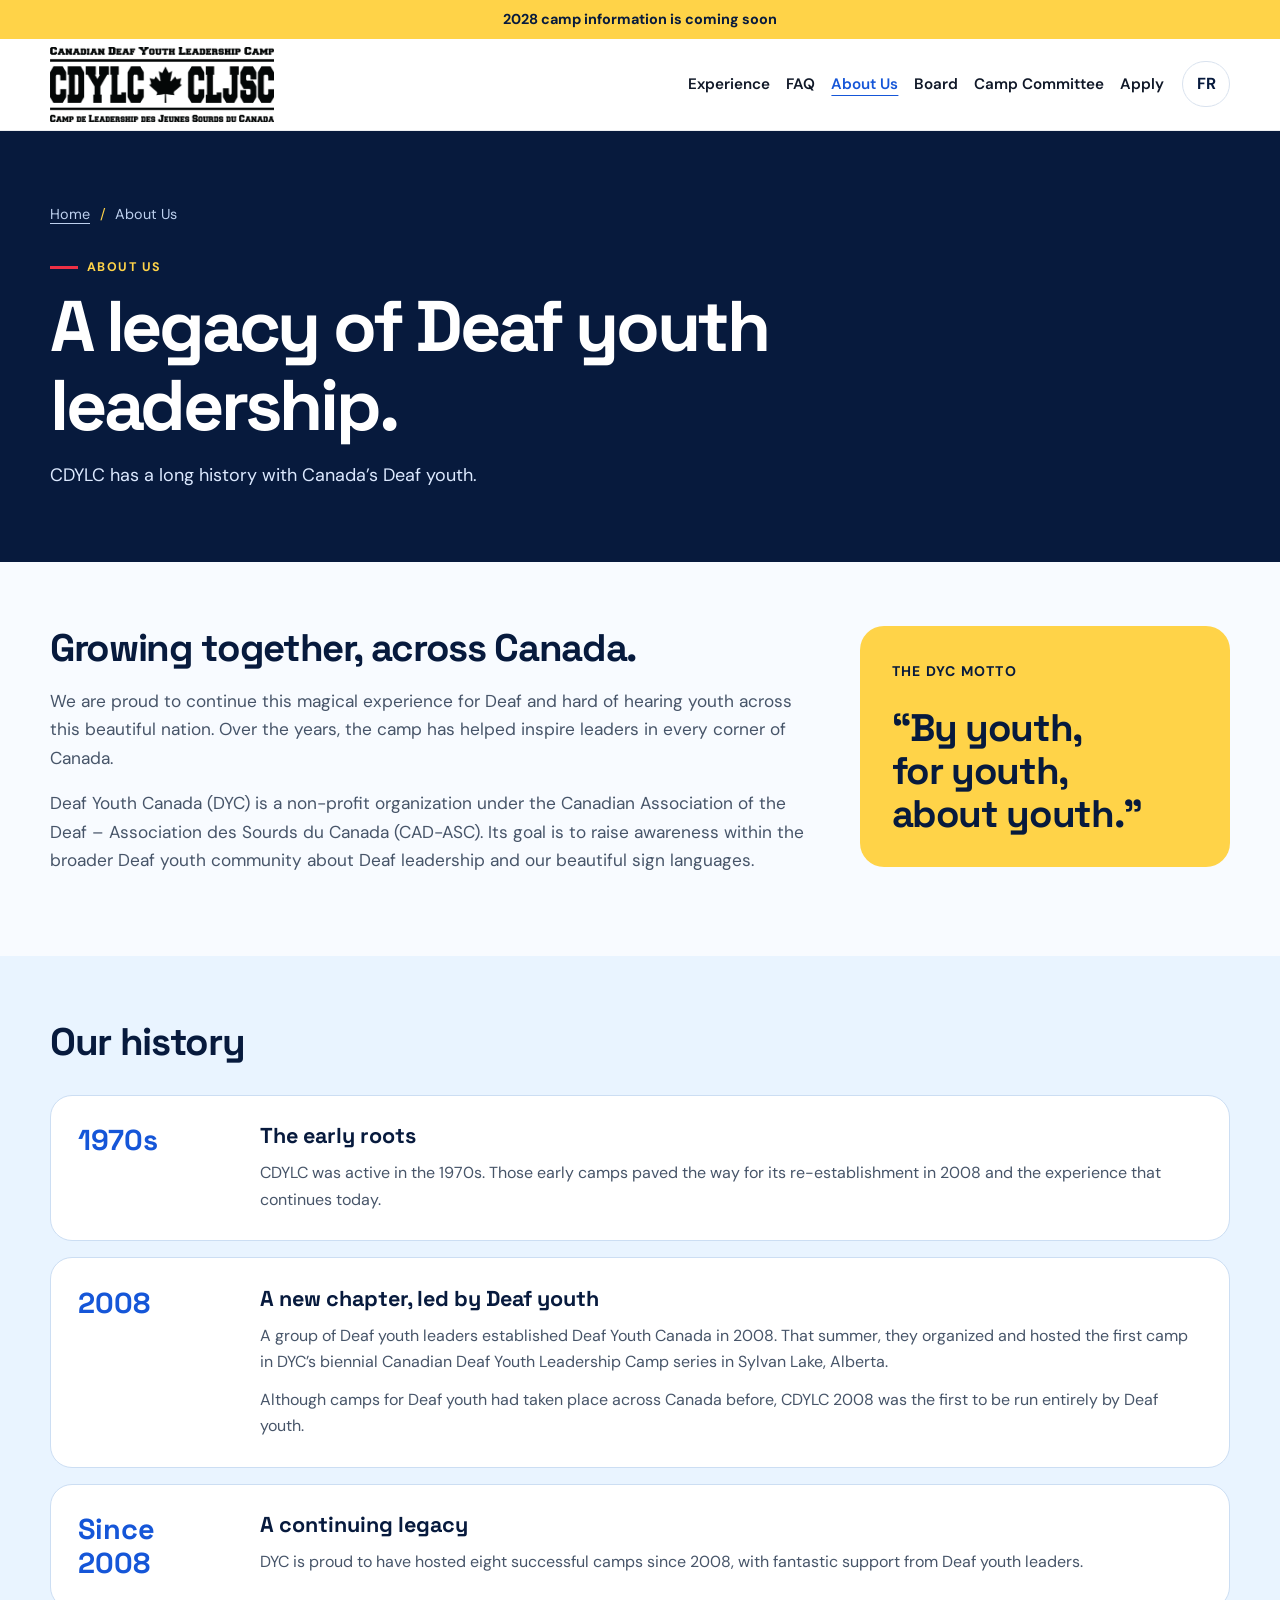
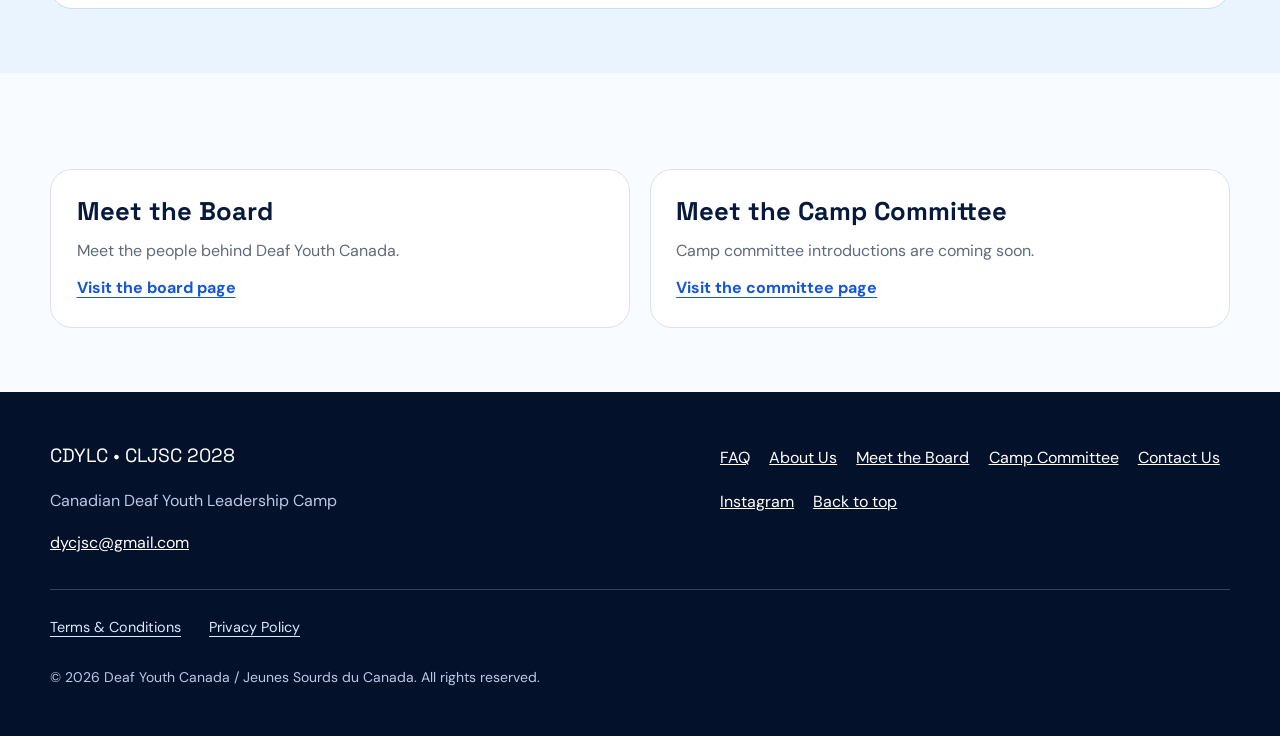
==== about.html @ b3688932 "Migrate the CDYLC 2028 website to GitHub Pages" ====
<!doctype html>
<html lang="en">
<head>
  <meta charset="utf-8">
  <meta name="viewport" content="width=device-width,initial-scale=1">
  <meta name="theme-color" content="#071a3d">
  <meta name="description" content="Learn about Deaf Youth Canada and the history of the Canadian Deaf Youth Leadership Camp.">
  <title>About Us | CDYLC 2028</title>
  <link rel="preconnect" href="https://fonts.googleapis.com">
  <link rel="preconnect" href="https://fonts.gstatic.com" crossorigin>
  <link href="https://fonts.googleapis.com/css2?family=DM+Sans:wght@400;500;600;700&amp;family=Space+Grotesk:wght@600;700&amp;display=swap" rel="stylesheet">
  <link rel="icon" type="image/svg+xml" href="data:image/svg+xml,%3Csvg xmlns='http://www.w3.org/2000/svg' viewBox='0 0 64 64'%3E%3Crect width='64' height='64' rx='14' fill='%23071a3d'/%3E%3Cpath d='M32 8l4 10 8-4-2 10 10 2-8 7 7 7-11 1 2 11-10-6-10 6 2-11-11-1 7-7-8-7 10-2-2-10 8 4z' fill='%23ed3045'/%3E%3C/svg%3E">
  <link rel="stylesheet" href="styles.css">
  <script src="site.js" defer></script>
</head>
<body data-lang="en" data-title-en="About Us | CDYLC 2028" data-title-fr="À propos | CLJSC 2028">
  <a class="skip en" href="#main">Skip to main content</a><a class="skip fr" href="#main">Aller au contenu principal</a>
  <div class="topbar"><span class="en">2028 camp information is coming soon</span><span class="fr">Les informations sur le camp 2028 arrivent bientôt</span></div>
  <nav class="nav" aria-label="Main navigation" data-label-en="Main navigation" data-label-fr="Navigation principale">
    <div class="wrap nav-inner">
      <a class="wordmark" href="index.html" aria-label="CDYLC 2028 home" data-label-en="CDYLC 2028 home" data-label-fr="Accueil CLJSC 2028"><img class="header-logo" src="cdylc-cljsc-logo.png" alt="Canadian Deaf Youth Leadership Camp — Camp de Leadership des Jeunes Sourds du Canada" width="2048" height="683" decoding="async"></a>
      <button class="menu-toggle" id="menuToggle" type="button" aria-expanded="false" aria-controls="siteLinks"><span class="en">Menu</span><span class="fr">Menu</span></button>
      <div class="links" id="siteLinks"><a href="index.html#experience"><span class="en">Experience</span><span class="fr">Expérience</span></a>
<a href="faq.html"><span class="en">FAQ</span><span class="fr">FAQ</span></a>
<a href="about.html" aria-current="page"><span class="en">About Us</span><span class="fr">À propos</span></a>
<a href="board.html"><span class="en">Board</span><span class="fr">Conseil</span></a>
<a href="committee.html"><span class="en">Camp Committee</span><span class="fr">Comité du camp</span></a>
<a href="index.html#apply"><span class="en">Apply</span><span class="fr">Postuler</span></a></div>
      <button class="lang" id="langToggle" type="button" aria-label="Passer au français" hidden>FR</button>
    </div>
  </nav>
  <main id="main">
<header class="page-hero" id="top"><div class="wrap">
    <div class="breadcrumb"><a href="index.html"><span class="en">Home</span><span class="fr">Accueil</span></a><span class="separator" aria-hidden="true">/</span><span class="en">About Us</span><span class="fr">À propos</span></div>
    <div class="eyebrow"><span class="en">About Us</span><span class="fr">À propos</span></div>
    <h1><span class="en">A legacy of Deaf youth leadership.</span><span class="fr">Une tradition de leadership chez les jeunes sourds.</span></h1>
    <p class="lead"><span class="en">CDYLC has a long history with Canada’s Deaf youth.</span><span class="fr">Le CLJSC a une longue histoire auprès des jeunes sourds du Canada.</span></p>
  </div></header><section class="page-content"><div class="wrap about-intro">
  <div class="prose"><h2><span class="en">Growing together, across Canada.</span><span class="fr">Grandir ensemble, partout au Canada.</span></h2>
    <p><span class="en">We are proud to continue this magical experience for Deaf and hard of hearing youth across this beautiful nation. Over the years, the camp has helped inspire leaders in every corner of Canada.</span><span class="fr">Nous sommes fiers de poursuivre cette expérience magique pour les jeunes sourds et malentendants de ce beau pays. Au fil des ans, le camp a contribué à inspirer des leaders dans tous les coins du Canada.</span></p>
    <p><span class="en">Deaf Youth Canada (DYC) is a non-profit organization under the Canadian Association of the Deaf – Association des Sourds du Canada (CAD-ASC). Its goal is to raise awareness within the broader Deaf youth community about Deaf leadership and our beautiful sign languages.</span><span class="fr">Jeunes Sourds du Canada (JSC) est un organisme sans but lucratif sous l’égide de l’Association des Sourds du Canada – Canadian Association of the Deaf (ASC-CAD). Son objectif est de sensibiliser l’ensemble de la communauté des jeunes sourds au leadership sourd et à la beauté de nos langues des signes.</span></p>
  </div>
  <blockquote class="motto"><span class="motto-label"><span class="en">The DYC motto</span><span class="fr">La devise de JSC</span></span><p><span class="en">“By youth,<br>for youth,<br>about youth.”</span><span class="fr">« Par les jeunes,<br>pour les jeunes,<br>à propos des jeunes. »</span></p></blockquote>
</div></section>
<section class="history-section"><div class="wrap">
  <h2 class="history-heading"><span class="en">Our history</span><span class="fr">Notre histoire</span></h2>
  <ol class="history-list">
    <li class="history-entry"><div class="history-year"><span class="en">1970s</span><span class="fr">Années 1970</span></div><div><h3><span class="en">The early roots</span><span class="fr">Les premières racines</span></h3><p><span class="en">CDYLC was active in the 1970s. Those early camps paved the way for its re-establishment in 2008 and the experience that continues today.</span><span class="fr">Le CLJSC existait déjà dans les années 1970. Ces premiers camps ont ouvert la voie à son rétablissement en 2008 et à l’expérience qui se poursuit aujourd’hui.</span></p></div></li>
    <li class="history-entry"><div class="history-year">2008</div><div><h3><span class="en">A new chapter, led by Deaf youth</span><span class="fr">Un nouveau chapitre, dirigé par des jeunes sourds</span></h3><p><span class="en">A group of Deaf youth leaders established Deaf Youth Canada in 2008. That summer, they organized and hosted the first camp in DYC’s biennial Canadian Deaf Youth Leadership Camp series in Sylvan Lake, Alberta.</span><span class="fr">Un groupe de jeunes leaders sourds a fondé Jeunes Sourds du Canada en 2008. Cet été-là, le groupe a organisé et accueilli le premier camp de la série biennale du Camp de leadership des jeunes sourds du Canada de JSC à Sylvan Lake, en Alberta.</span></p><p><span class="en">Although camps for Deaf youth had taken place across Canada before, CDYLC 2008 was the first to be run entirely by Deaf youth.</span><span class="fr">Même si d’autres camps pour les jeunes sourds avaient déjà eu lieu au Canada, le CLJSC 2008 a été le premier à être entièrement dirigé par des jeunes sourds.</span></p></div></li>
    <li class="history-entry"><div class="history-year"><span class="en">Since 2008</span><span class="fr">Depuis 2008</span></div><div><h3><span class="en">A continuing legacy</span><span class="fr">Une tradition qui se poursuit</span></h3><p><span class="en">DYC is proud to have hosted eight successful camps since 2008, with fantastic support from Deaf youth leaders.</span><span class="fr">JSC est fier d’avoir organisé huit camps couronnés de succès depuis 2008, grâce au formidable soutien des jeunes leaders sourds.</span></p></div></li>
  </ol>
</div></section>
<section class="page-content"><div class="wrap team-links">
  <a class="team-link" href="board.html"><h2><span class="en">Meet the Board</span><span class="fr">Notre conseil d’administration</span></h2><p><span class="en">Meet the people behind Deaf Youth Canada.</span><span class="fr">Découvre les personnes derrière Jeunes Sourds du Canada.</span></p><span class="text-link"><span class="en">Visit the board page</span><span class="fr">Voir la page du conseil</span></span></a>
  <a class="team-link" href="committee.html"><h2><span class="en">Meet the Camp Committee</span><span class="fr">Notre comité du camp</span></h2><p><span class="en">Camp committee introductions are coming soon.</span><span class="fr">Les présentations des membres du comité du camp seront bientôt disponibles.</span></p><span class="text-link"><span class="en">Visit the committee page</span><span class="fr">Voir la page du comité</span></span></a>
</div></section>
  </main>
  <footer><div class="wrap footer-grid">
    <div><div class="footer-title">CDYLC • CLJSC 2028</div><p><span class="en">Canadian Deaf Youth Leadership Camp</span><span class="fr">Camp de leadership des jeunes sourds du Canada</span></p><a class="footer-email" href="mailto:dycjsc@gmail.com">dycjsc@gmail.com</a></div>
    <div class="footer-links" aria-label="More information" data-label-en="More information" data-label-fr="Plus d’information">
      <a href="faq.html"><span class="en">FAQ</span><span class="fr">FAQ</span></a>
      <a href="about.html"><span class="en">About Us</span><span class="fr">À propos</span></a>
      <a href="board.html"><span class="en">Meet the Board</span><span class="fr">Notre conseil</span></a>
      <a href="committee.html"><span class="en">Camp Committee</span><span class="fr">Comité du camp</span></a>
      <a href="contact.html"><span class="en">Contact Us</span><span class="fr">Nous joindre</span></a>
      <a href="https://www.instagram.com/dyc_jsc/" target="_blank" rel="noopener">Instagram</a>
      <a href="#top"><span class="en">Back to top</span><span class="fr">Retour en haut</span></a>
    </div>
  </div>
  <div class="wrap footer-legal" aria-label="Website policies" data-label-en="Website policies" data-label-fr="Politiques du site">
    <a href="terms.html"><span class="en">Terms &amp; Conditions</span><span class="fr">Conditions d’utilisation</span></a>
    <a href="privacy.html"><span class="en">Privacy Policy</span><span class="fr">Politique de confidentialité</span></a>
  </div>
  <p class="wrap footer-copyright">© 2026 Deaf Youth Canada / Jeunes Sourds du Canada. <span class="en">All rights reserved.</span><span class="fr">Tous droits réservés.</span></p>
  </footer>
</body>
</html>
---- styles.css ----
:root{--navy:#071a3d;--blue:#1556d8;--sky:#e9f4ff;--red:#ed3045;--yellow:#ffd348;--ink:#101828;--muted:#5f6b7a;--white:#fff;--line:#d9e2ee;--radius:24px;--shadow:0 18px 50px rgba(7,26,61,.12)}
    *{box-sizing:border-box}html{scroll-behavior:smooth}body{margin:0;font-family:"DM Sans",sans-serif;color:var(--ink);background:#f8fbff;line-height:1.65}a{color:inherit}.skip{position:absolute;left:-9999px;top:8px;background:var(--yellow);padding:.7rem 1rem;border-radius:10px;z-index:99}.skip:focus{left:8px}.wrap{width:min(1180px,calc(100% - 2rem));margin:auto}.topbar{background:var(--yellow);color:var(--navy);font-size:.9rem;font-weight:700;text-align:center;padding:.48rem}.nav{position:sticky;top:0;z-index:20;background:rgba(255,255,255,.92);backdrop-filter:blur(18px);border-bottom:1px solid rgba(7,26,61,.08)}.nav-inner{min-height:76px;display:flex;align-items:center;justify-content:space-between;gap:1rem}.wordmark{display:flex;align-items:center;gap:.7rem;text-decoration:none;font-family:"Space Grotesk",sans-serif;font-weight:700;color:var(--navy)}.mark{width:38px;height:38px;display:grid;place-items:center;border-radius:12px;background:var(--navy);color:white;font-size:.75rem}.links{display:flex;align-items:center;gap:1.3rem}.links a{text-decoration:none;font-weight:600;font-size:.95rem}.lang{border:1px solid var(--line);background:white;border-radius:999px;padding:.55rem .82rem;font:inherit;font-weight:700;color:var(--navy);cursor:pointer}.hero{position:relative;overflow:hidden;background:var(--navy);color:white;padding:clamp(4.5rem,10vw,8rem) 0 5rem}.hero:before{content:"";position:absolute;width:440px;height:440px;border:90px solid rgba(255,211,72,.95);border-radius:50%;right:-190px;top:-180px}.hero:after{content:"";position:absolute;width:260px;height:260px;background:var(--red);border-radius:44% 56% 68% 32%/46% 39% 61% 54%;right:9%;bottom:-145px;transform:rotate(20deg)}.hero-grid{position:relative;z-index:1;display:grid;grid-template-columns:1.3fr .7fr;gap:3rem;align-items:end}.eyebrow{display:inline-flex;align-items:center;gap:.55rem;text-transform:uppercase;letter-spacing:.12em;font-weight:700;font-size:.78rem;color:var(--yellow)}.eyebrow:before{content:"";width:28px;height:3px;background:var(--red)}h1,h2,h3{font-family:"Space Grotesk",sans-serif;line-height:1.06;margin:0}.hero h1{font-size:clamp(3.1rem,8vw,7.4rem);letter-spacing:-.065em;max-width:850px;margin:.8rem 0 1.35rem}.hero h1 span{color:var(--yellow)}.hero-copy{font-size:clamp(1.05rem,2vw,1.3rem);max-width:650px;color:#dce9ff;margin:0}.hero-actions{display:flex;gap:.85rem;flex-wrap:wrap;margin-top:2rem}.button{display:inline-flex;align-items:center;justify-content:center;min-height:50px;padding:.7rem 1.2rem;border-radius:14px;text-decoration:none;font-weight:700}.button.primary{background:var(--red);color:white}.button.secondary{border:1px solid rgba(255,255,255,.35);color:white}.status-card{background:white;color:var(--ink);border-radius:var(--radius);padding:1.4rem;box-shadow:var(--shadow)}.status-card h2{font-size:1.4rem;color:var(--navy);margin-bottom:1rem}.status-row{display:grid;grid-template-columns:34px 1fr;gap:.8rem;padding:1rem 0;border-top:1px solid var(--line)}.status-row:first-of-type{border-top:0}.status-icon{width:34px;height:34px;border-radius:10px;background:var(--sky);display:grid;place-items:center;color:var(--blue);font-weight:700}.status-row b{display:block;color:var(--navy)}.status-row span{color:var(--muted);font-size:.94rem}.ticker{background:var(--red);color:white;padding:1rem 0;font-family:"Space Grotesk",sans-serif;font-weight:700;overflow:hidden}.ticker-track{display:flex;gap:2.2rem;white-space:nowrap;justify-content:center}.ticker i{font-style:normal;color:var(--yellow)}section{padding:clamp(4rem,8vw,7rem) 0}.section-head{display:grid;grid-template-columns:.7fr 1.3fr;gap:3rem;align-items:start;margin-bottom:2.5rem}.section-head h2{font-size:clamp(2.3rem,5vw,4.4rem);letter-spacing:-.045em;color:var(--navy)}.section-head p{font-size:1.15rem;color:var(--muted);margin:.5rem 0 0}.cards{display:grid;grid-template-columns:repeat(3,1fr);gap:1rem}.card{background:white;border:1px solid var(--line);border-radius:var(--radius);padding:1.7rem;box-shadow:0 9px 26px rgba(7,26,61,.05)}.card-num{display:inline-grid;place-items:center;width:42px;height:42px;border-radius:13px;background:var(--yellow);font-family:"Space Grotesk",sans-serif;font-weight:700;color:var(--navy);margin-bottom:1.4rem}.card h3{font-size:1.35rem;color:var(--navy);margin-bottom:.65rem}.card p{color:var(--muted);margin:0}.blue-section{background:var(--sky)}.experience{display:grid;grid-template-columns:1fr 1fr;gap:1.2rem}.feature{min-height:280px;border-radius:var(--radius);padding:2rem;display:flex;flex-direction:column;justify-content:flex-end;overflow:hidden;position:relative}.feature h3{font-size:clamp(1.6rem,3vw,2.4rem);position:relative;z-index:2}.feature p{position:relative;z-index:2;max-width:500px}.feature.dark{background:var(--navy);color:white}.feature.red{background:var(--red);color:white}.feature.yellow{background:var(--yellow);color:var(--navy)}.feature.white{background:white;color:var(--navy);border:1px solid var(--line)}.feature .shape{position:absolute;width:170px;height:170px;border-radius:50%;right:-50px;top:-55px;border:38px solid currentColor;opacity:.13}.journey{background:white}.steps{display:grid;grid-template-columns:repeat(4,1fr);gap:0}.step{padding:1.5rem;border-left:2px solid var(--line)}.step:first-child{border-left-color:var(--red)}.step small{font-weight:700;color:var(--blue);text-transform:uppercase;letter-spacing:.1em}.step h3{font-size:1.25rem;color:var(--navy);margin:.55rem 0}.step p{color:var(--muted);margin:0}.cta{padding-top:1rem}.cta-box{background:var(--navy);color:white;border-radius:32px;padding:clamp(2rem,6vw,5rem);position:relative;overflow:hidden}.cta-box:after{content:"";position:absolute;width:260px;height:260px;background:var(--yellow);border-radius:50%;right:-110px;bottom:-140px}.cta-box h2{font-size:clamp(2.5rem,6vw,5rem);letter-spacing:-.05em;max-width:850px;position:relative;z-index:1}.cta-box p{max-width:680px;color:#dce9ff;font-size:1.1rem;position:relative;z-index:1}.cta-box .hero-actions{position:relative;z-index:1}.small-note{font-size:.9rem;color:#afc2e5;position:relative;z-index:1}footer{padding:3rem 0;background:#04112a;color:#b9c9e7}.footer-grid{display:flex;justify-content:space-between;gap:2rem;align-items:flex-start}.footer-title{font-family:"Space Grotesk",sans-serif;color:white;font-size:1.2rem}.footer-links{display:flex;gap:1rem;flex-wrap:wrap}.footer-links a{color:white}.fr{display:none}body[data-lang="fr"] .en{display:none}body[data-lang="fr"] .fr{display:initial}body[data-lang="fr"] div.fr,body[data-lang="fr"] p.fr,body[data-lang="fr"] section.fr{display:block}body[data-lang="fr"] span.fr{display:inline}
    @media(max-width:820px){.links a:not(.lang-link){display:none}.hero-grid,.section-head{grid-template-columns:1fr}.hero:after{opacity:.45}.cards{grid-template-columns:1fr}.experience{grid-template-columns:1fr}.steps{grid-template-columns:1fr}.step{border-left:2px solid var(--line);border-top:0}.footer-grid{flex-direction:column}.ticker-track{justify-content:flex-start;padding-left:1rem}.status-card{max-width:520px}.hero{padding-top:4rem}}
    @media(prefers-reduced-motion:reduce){html{scroll-behavior:auto}*{transition:none!important;animation:none!important}}


/* Shared navigation and information pages */
:focus-visible{outline:3px solid var(--blue);outline-offset:5px}
.hero :focus-visible,.cta-box :focus-visible,footer :focus-visible{outline-color:var(--yellow)}
html{scroll-padding-top:7rem}
main{min-width:0}
a,button,summary{-webkit-tap-highlight-color:transparent}
button{font-family:inherit}
[hidden]{display:none!important}
.wordmark{flex-shrink:0;white-space:nowrap;padding:.5rem 0}
.header-logo{display:block;width:14rem;max-width:100%;height:auto;object-fit:contain}
.mark{flex-shrink:0}
.nav-inner{gap:1.1rem}
.links{gap:1rem;flex:1;justify-content:flex-end}
.links a{display:inline-flex;align-items:center;min-height:44px;line-height:1.35;text-decoration-thickness:2px;text-underline-offset:6px}
.links a:hover,.links a[aria-current="page"]{color:var(--blue);text-decoration:underline}
.lang{min-width:48px;min-height:44px;flex-shrink:0}
.menu-toggle{display:none;border:1px solid var(--line);border-radius:12px;background:white;color:var(--navy);font:inherit;font-weight:700;min-height:44px;padding:.5rem .8rem}
.footer-links{max-width:510px;gap:.5rem 1.2rem}
.footer-links a{min-height:36px;display:inline-flex;align-items:center}
.footer-email{color:white;overflow-wrap:anywhere}
.footer-legal{border-top:1px solid #34425a;margin-top:2rem;padding-top:1rem;display:flex;flex-wrap:wrap;gap:.5rem 1.75rem}
.footer-legal a{display:inline-flex;align-items:center;min-height:44px;font-size:.9rem;color:#dce9ff;text-underline-offset:4px}
.footer-copyright{margin-top:1rem;margin-bottom:0;font-size:.875rem;line-height:1.6}
.legal-content{max-width:850px;padding-top:2.5rem;padding-bottom:3rem}
.legal-section{padding:0;margin-bottom:2rem}
.legal-section h2{font-size:1.5rem;line-height:1.3;color:var(--navy)}
.legal-section p{font-size:1rem;line-height:1.8;color:#475569;margin:1rem 0 0}
.legal-section a{color:var(--blue);text-underline-offset:3px;overflow-wrap:anywhere}
.contact-hero{padding:2.5rem 0}
.contact-layout{display:grid;grid-template-columns:minmax(0,1fr) 320px;gap:2rem;align-items:start}
.contact-form-card{background:white;border:1px solid var(--line);border-top:5px solid var(--yellow);border-radius:24px;padding:clamp(1.25rem,3vw,2rem);min-width:0}
.form-intro{margin:0 0 1.5rem;color:#475569;font-size:.95rem}
.form-row{display:grid;grid-template-columns:1fr 1fr;gap:1rem}
.form-field{margin-bottom:1.25rem;min-width:0}
.form-field label{display:block;color:var(--navy);font-weight:700;margin-bottom:.45rem}
.form-field input,.form-field textarea{display:block;width:100%;min-width:0;border:1px solid #9baec8;border-radius:10px;padding:.75rem;font:inherit;font-size:1rem;line-height:1.5;color:var(--ink);background:white}
.form-field textarea{resize:vertical;min-height:160px}
.form-field input:focus-visible,.form-field textarea:focus-visible{outline-offset:2px}
.field-help,.form-privacy{font-size:.9rem;line-height:1.6;color:#475569}
.field-help{margin:.5rem 0 0}
.form-privacy{margin:0 0 1.25rem}
.form-privacy a{color:var(--blue);text-underline-offset:3px}
.form-honeypot{display:none}
.contact-submit{border:0;font:inherit;font-weight:700;cursor:pointer}
.contact-submit:disabled{opacity:.65;cursor:wait}
.form-status{border:1px solid #9db6dc;background:var(--sky);border-radius:14px;padding:1.25rem;margin-bottom:1.5rem;color:var(--navy)}
.form-status h2{font-size:1.5rem;line-height:1.2}
.form-status p{margin:.75rem 0 0}
.form-progress{margin:1rem 0 0}
.contact-help h3{color:var(--navy);font-size:1.25rem;line-height:1.25}
.contact-help-divider{height:1px;background:#b9d0eb;margin:1.5rem 0}
.button.primary{background:#cc2138}
.page-hero{background:var(--navy);color:white;padding:clamp(2.5rem,6vw,4.5rem) 0}
.breadcrumb{font-size:.9rem;color:#bed1ef;margin:0 0 1.5rem}
.breadcrumb a{text-underline-offset:4px}
.breadcrumb span.separator{margin:0 .6rem;color:var(--yellow)}
.page-hero h1{font-size:clamp(2.5rem,5.6vw,4.5rem);letter-spacing:-.045em;line-height:1.1;max-width:960px;margin:.6rem 0 1rem;overflow-wrap:break-word}
.page-hero p.lead{max-width:720px;margin:0;color:#dce9ff;font-size:1.125rem}
.page-hero .lead a{color:white;text-underline-offset:4px}
.page-content{padding:clamp(2.5rem,5vw,4.5rem) 0}
.faq-layout{display:grid;grid-template-columns:minmax(0,1fr) 300px;gap:2rem;align-items:start}
.faq-list{display:grid;gap:.8rem}
.faq-item{background:white;border:1px solid var(--line);border-radius:20px;overflow:hidden}
.faq-item[open]{border-color:#9db6dc;box-shadow:0 8px 25px rgba(7,26,61,.05)}
.faq-item summary{cursor:pointer;padding:1.3rem 1.45rem;display:flex;align-items:center;gap:1rem;list-style:none;color:var(--navy)}
.faq-item summary::-webkit-details-marker{display:none}
.faq-item summary::after{content:"+";font-size:1.6rem;line-height:1;flex-shrink:0;margin-left:auto;width:32px;height:32px;display:grid;place-items:center;border-radius:50%;background:var(--sky);color:var(--navy)}
.faq-item[open] summary::after{content:"−"}
.faq-item summary:focus-visible{outline-offset:-5px}
.question-text{display:block;min-width:0}
.faq-topic{display:block;font-size:.875rem;font-weight:700;color:var(--blue);margin-bottom:.35rem}
.faq-question{display:block;font-size:1.08rem;font-weight:700;line-height:1.45}
.faq-answer{padding:0 1.45rem 1.5rem;color:#475569}
.faq-answer p{margin:.6rem 0 0}
.faq-answer p:first-child{margin-top:0}
.faq-answer a{color:var(--blue);text-underline-offset:3px;overflow-wrap:anywhere}
.faq-answer strong{color:var(--navy)}
.pending{display:inline-flex;border-radius:999px;padding:.28rem .7rem;background:#fff3bf;color:#654900;font-size:.875rem;font-weight:700;margin-bottom:.7rem}
.template-notice{margin-top:1.1rem;border-left:3px solid var(--yellow);background:#fffbed;padding:1rem;border-radius:0 12px 12px 0}
.template-notice p{margin:0}
.contact-panel{background:var(--sky);border:1px solid #ccdef3;border-radius:24px;padding:1.6rem;scroll-margin-top:1rem}
.contact-panel h2{color:var(--navy);font-size:1.6rem;line-height:1.15}
.contact-panel p{color:#41536b}
.contact-email{color:var(--blue);font-weight:700;overflow-wrap:anywhere;text-underline-offset:4px}
.contact-panel .contact-label{display:inline-block;font-size:.875rem;font-weight:700;letter-spacing:.07em;text-transform:uppercase;color:var(--blue);margin-bottom:1rem}
.contact-panel .button{width:100%;margin-top:1rem}
.about-intro{display:grid;grid-template-columns:minmax(0,1.35fr) minmax(0,.65fr);gap:2.5rem;align-items:start}
.prose h2,.history-heading{font-size:clamp(1.9rem,3vw,2.65rem);color:var(--navy);letter-spacing:-.035em;line-height:1.12}
.prose p{font-size:1.08rem;color:#475569}
.motto{margin:0;background:var(--yellow);color:var(--navy);border-radius:24px;padding:2rem}
.motto .motto-label{font-size:.875rem;text-transform:uppercase;letter-spacing:.09em;font-weight:700}
.motto p{font-family:"Space Grotesk",sans-serif;font-size:clamp(1.9rem,3vw,2.5rem);line-height:1.12;font-weight:700;letter-spacing:-.035em;margin:1.3rem 0 0}
.history-section{background:var(--sky);padding:clamp(3rem,5vw,4.5rem) 0}
.history-heading{margin-bottom:2rem}
.history-list{list-style:none;margin:0;padding:0;display:grid;gap:1rem}
.history-entry{display:grid;grid-template-columns:150px minmax(0,1fr);gap:2rem;background:white;border:1px solid #ccdef3;border-radius:22px;padding:1.7rem}
.history-year{font-family:"Space Grotesk",sans-serif;font-size:1.8rem;font-weight:700;color:var(--blue);line-height:1.2}
.history-entry h3{font-size:1.35rem;color:var(--navy);line-height:1.2}
.history-entry p{color:#475569;margin:.7rem 0 0}
.team-links{display:grid;grid-template-columns:1fr 1fr;gap:1.2rem;padding-top:2rem}
.team-link{background:white;border:1px solid var(--line);border-radius:22px;padding:1.6rem;text-decoration:none}
.team-link:hover{border-color:var(--blue)}
.team-link h2{font-size:1.6rem;color:var(--navy);line-height:1.2}
.team-link p{color:var(--muted);margin:.7rem 0}
.team-link .text-link{color:var(--blue);font-weight:700;text-decoration:underline;text-underline-offset:4px}
.board-grid{display:grid;grid-template-columns:repeat(3,minmax(0,1fr));gap:1.5rem;align-items:start}
.board-card{min-width:0;margin:0;background:white;border:1px solid var(--line);border-radius:20px;overflow:hidden}
.board-card img{display:block;width:100%;height:auto;aspect-ratio:4/5;object-fit:contain;background:#474747}
.board-card figcaption{padding:1.25rem}
.board-card h2{font-size:1.4rem;line-height:1.2;color:var(--navy);overflow-wrap:anywhere}
.board-card p{margin:.5rem 0 0;font-size:1rem;line-height:1.45;color:#475569}
.team-placeholder{background:white;border:1px solid var(--line);border-top:5px solid var(--yellow);border-radius:24px;padding:clamp(1.6rem,4vw,3rem);display:grid;grid-template-columns:minmax(0,1.1fr) minmax(0,.9fr);gap:2.5rem;align-items:start}
.team-placeholder h2{font-size:clamp(1.9rem,3vw,2.6rem);color:var(--navy);line-height:1.13;letter-spacing:-.035em}
.team-placeholder p{color:#475569}
.profile-fields{list-style:none;margin:0;padding:0;display:grid;gap:0;background:var(--sky);border-radius:18px;padding:.2rem 1.3rem}
.profile-fields li{padding:.85rem 0;display:flex;flex-wrap:wrap;gap:.2rem 1rem;justify-content:space-between;border-bottom:1px solid #ccdef3}
.profile-fields li:last-child{border:0}
.profile-fields strong{color:var(--navy)}
.profile-fields .field-status{font-size:.9rem;color:#526882}
.team-note{margin-top:1.5rem;display:flex;gap:1rem;flex-wrap:wrap}
.team-note a{color:var(--blue);font-weight:700;text-underline-offset:4px}
@media(max-width:1120px){
  .nav-inner{flex-wrap:wrap;gap:.5rem;justify-content:flex-start;padding:.65rem 0}
  .wordmark{margin-right:auto;padding:0}
  .links{order:4;flex:1 0 100%;justify-content:flex-start;flex-wrap:wrap;gap:.25rem 1rem;padding:.5rem 0}
  .links a:not(.lang-link){display:inline-flex}
  .js .menu-toggle{display:inline-flex;align-items:center;justify-content:center;cursor:pointer}
  .js .links{display:none}
  .js .links.is-open{display:flex}
  .links a{padding:.4rem .65rem}
}
@media(max-width:850px){
  .contact-layout{grid-template-columns:minmax(0,1fr)}
  .hero::before{display:none}
  .board-grid{grid-template-columns:repeat(2,minmax(0,1fr))}
  .faq-layout,.about-intro,.team-placeholder{grid-template-columns:1fr}
  .contact-panel{max-width:none}
  .history-entry{grid-template-columns:1fr;gap:1rem}
}
@media(max-width:540px){
  .form-row{grid-template-columns:minmax(0,1fr);gap:0}
  .contact-submit{width:100%}
  .board-grid{grid-template-columns:minmax(0,1fr)}
  .wordmark{gap:.4rem;font-size:.82rem}
  .header-logo{width:clamp(10rem,calc(100vw - 10rem),12rem)}
  .mark{width:30px;height:30px;border-radius:9px}
  .menu-toggle{font-size:.875rem;padding:.4rem .6rem}
  .lang{min-width:44px;padding:.4rem .6rem;font-size:.875rem}
  .team-links{grid-template-columns:1fr}
  .faq-item summary{padding:1.15rem;gap:.65rem}
  .faq-answer{padding:0 1.15rem 1.3rem}
  .links{align-items:stretch}
  .links a{flex-basis:calc(50% - .6rem)}
}
@media print{
  .nav,.topbar,.footer-links,.hero-actions{display:none}
  .page-hero{background:white;color:var(--navy)}
  .page-hero p.lead{color:var(--ink)}
  .faq-layout{display:block}
  .faq-item,.contact-panel{break-inside:avoid}
  .faq-answer{display:block}
}
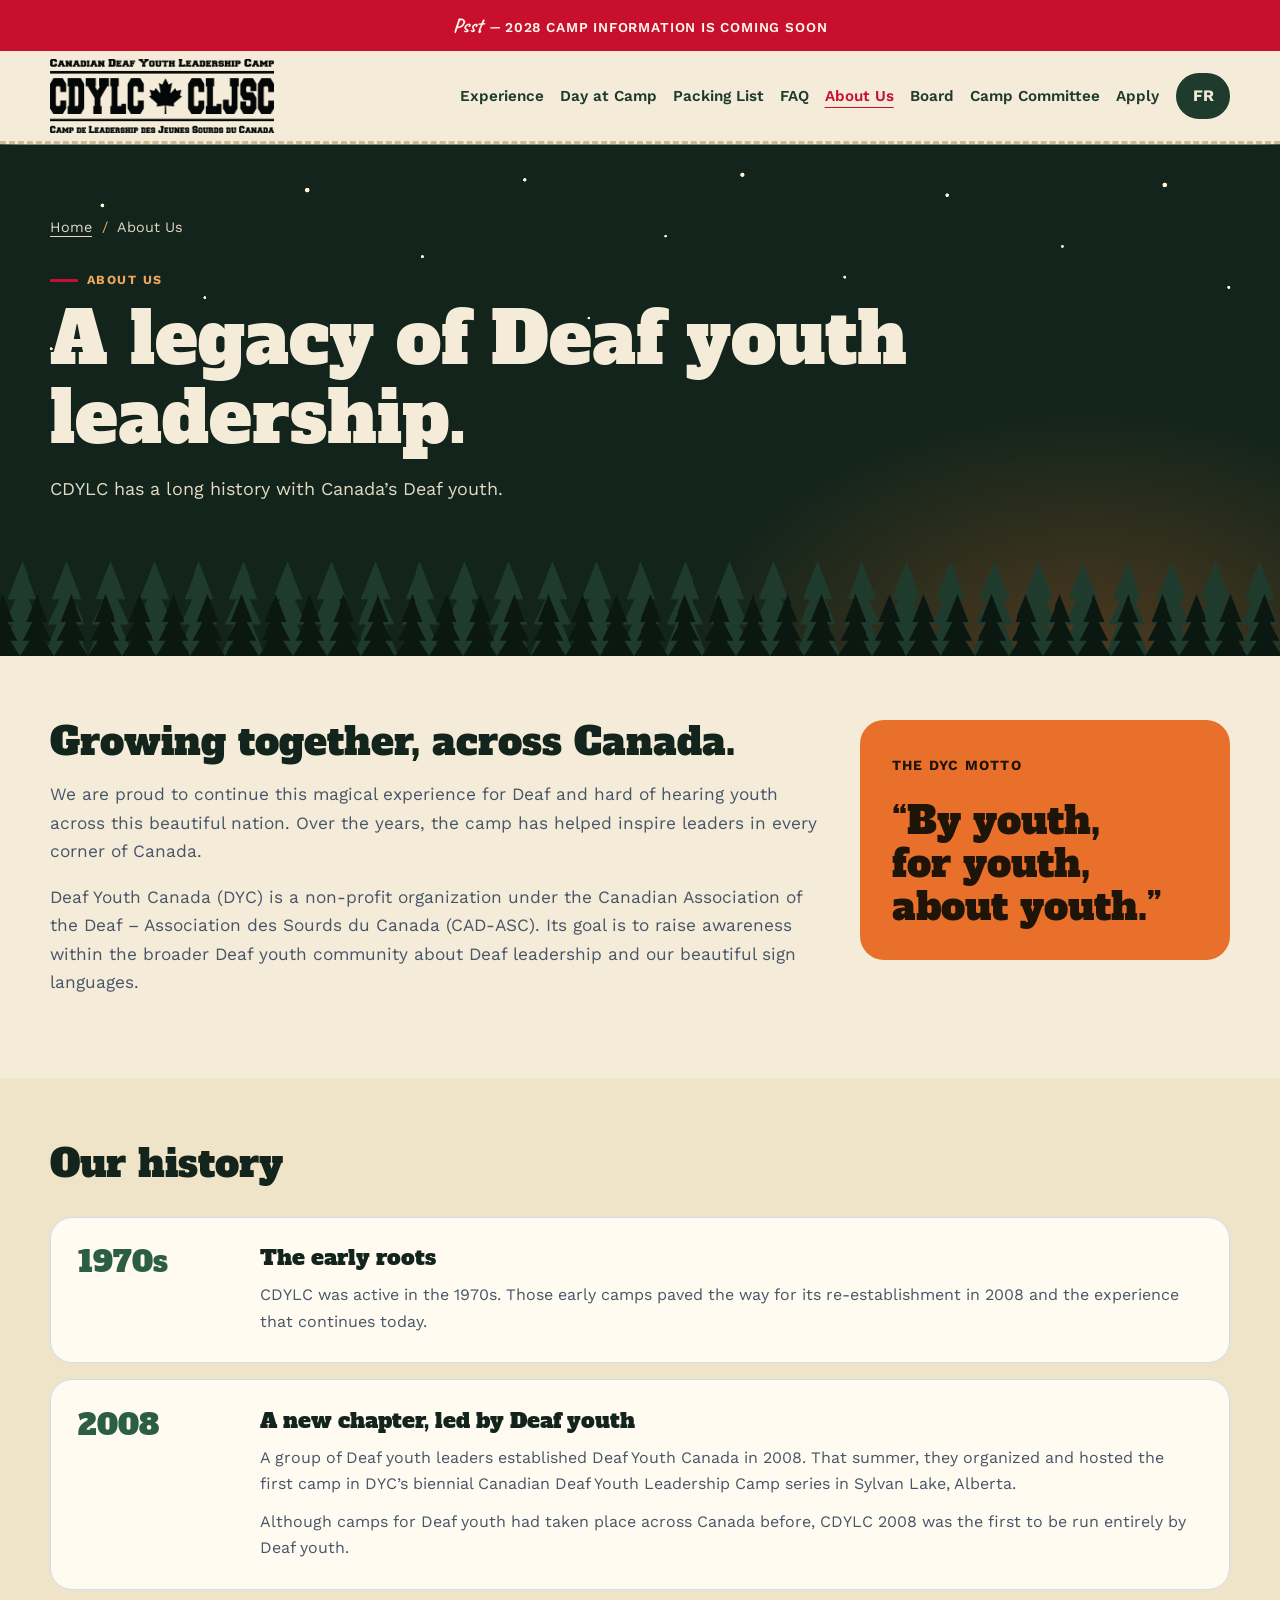
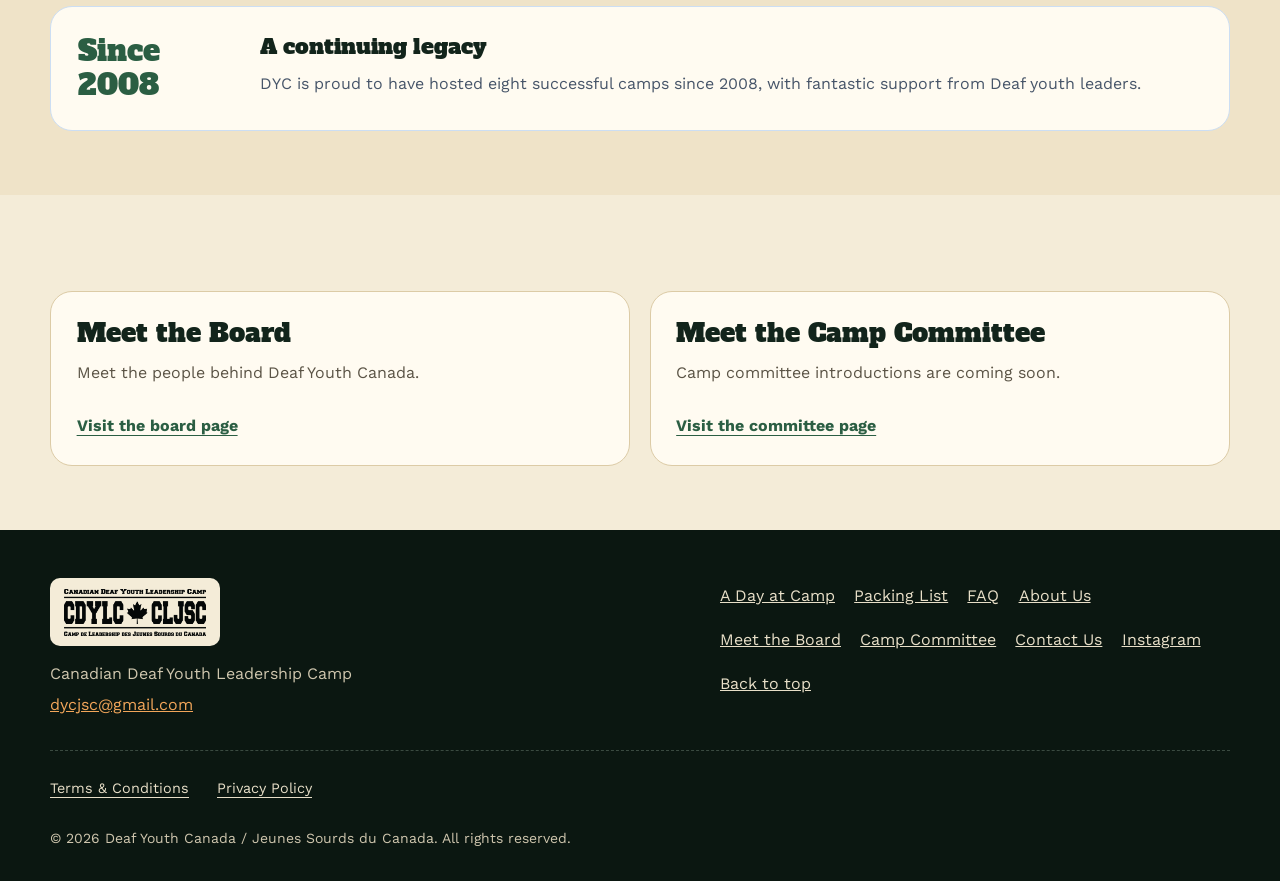
==== commit 8620fa1e: "Camp theme on About and Committee pages Switch to the camp fonts, favicon and theme colour, load the" ====
--- a/about.html
+++ b/about.html
@@ -3,15 +3,17 @@
 <head>
   <meta charset="utf-8">
   <meta name="viewport" content="width=device-width,initial-scale=1">
-  <meta name="theme-color" content="#071a3d">
+  <meta name="theme-color" content="#12241B">
   <meta name="description" content="Learn about Deaf Youth Canada and the history of the Canadian Deaf Youth Leadership Camp.">
   <title>About Us | CDYLC 2028</title>
   <link rel="preconnect" href="https://fonts.googleapis.com">
   <link rel="preconnect" href="https://fonts.gstatic.com" crossorigin>
-  <link href="https://fonts.googleapis.com/css2?family=DM+Sans:wght@400;500;600;700&amp;family=Space+Grotesk:wght@600;700&amp;display=swap" rel="stylesheet">
-  <link rel="icon" type="image/svg+xml" href="data:image/svg+xml,%3Csvg xmlns='http://www.w3.org/2000/svg' viewBox='0 0 64 64'%3E%3Crect width='64' height='64' rx='14' fill='%23071a3d'/%3E%3Cpath d='M32 8l4 10 8-4-2 10 10 2-8 7 7 7-11 1 2 11-10-6-10 6 2-11-11-1 7-7-8-7 10-2-2-10 8 4z' fill='%23ed3045'/%3E%3C/svg%3E">
+  <link href="https://fonts.googleapis.com/css2?family=Alfa+Slab+One&amp;family=Caveat:wght@600;700&amp;family=Work+Sans:wght@400;500;600;700&amp;display=swap" rel="stylesheet">
+  <link rel="icon" type="image/svg+xml" href="data:image/svg+xml,%3Csvg xmlns='http://www.w3.org/2000/svg' viewBox='0 0 64 64'%3E%3Crect width='64' height='64' rx='14' fill='%2312241B'/%3E%3Cpath d='M32 9c6 9 13 14 11 25-1 7-6 11-11 11s-12-4-12-12c0-6 4-9 5-15 3 5 4 8 7 9 1-7-2-12 0-18z' fill='%23E8702A'/%3E%3Cpath d='M32 27c4 6 6 9 4 14-1 3-3 4-4 4-3 0-5-2-5-6 0-3 3-4 3-8 1 2 2 3 3 3 0-3-1-5-1-7z' fill='%23F7C873'/%3E%3Crect x='14' y='47' width='36' height='6' rx='3' fill='%238A5A32' transform='rotate%28-10 32 50%29'/%3E%3Crect x='14' y='47' width='36' height='6' rx='3' fill='%23A9713F' transform='rotate%2810 32 50%29'/%3E%3C/svg%3E">
   <link rel="stylesheet" href="styles.css">
-  <script src="site.js" defer></script>
+  <link rel="stylesheet" href="camp-motion.css?v=2">
+  <link rel="stylesheet" href="camp-pages.css?v=1">
+  <script src="site.js?v=3" defer></script>
 </head>
 <body data-lang="en" data-title-en="About Us | CDYLC 2028" data-title-fr="À propos | CLJSC 2028">
   <a class="skip en" href="#main">Skip to main content</a><a class="skip fr" href="#main">Aller au contenu principal</a>
@@ -21,6 +23,8 @@
       <a class="wordmark" href="index.html" aria-label="CDYLC 2028 home" data-label-en="CDYLC 2028 home" data-label-fr="Accueil CLJSC 2028"><img class="header-logo" src="cdylc-cljsc-logo.png" alt="Canadian Deaf Youth Leadership Camp — Camp de Leadership des Jeunes Sourds du Canada" width="2048" height="683" decoding="async"></a>
       <button class="menu-toggle" id="menuToggle" type="button" aria-expanded="false" aria-controls="siteLinks"><span class="en">Menu</span><span class="fr">Menu</span></button>
       <div class="links" id="siteLinks"><a href="index.html#experience"><span class="en">Experience</span><span class="fr">Expérience</span></a>
+<a href="day.html"><span class="en">Day at Camp</span><span class="fr">Journée au camp</span></a>
+<a href="packing.html"><span class="en">Packing List</span><span class="fr">Quoi apporter</span></a>
 <a href="faq.html"><span class="en">FAQ</span><span class="fr">FAQ</span></a>
 <a href="about.html" aria-current="page"><span class="en">About Us</span><span class="fr">À propos</span></a>
 <a href="board.html"><span class="en">Board</span><span class="fr">Conseil</span></a>
@@ -58,6 +62,8 @@
   <footer><div class="wrap footer-grid">
     <div><div class="footer-title">CDYLC • CLJSC 2028</div><p><span class="en">Canadian Deaf Youth Leadership Camp</span><span class="fr">Camp de leadership des jeunes sourds du Canada</span></p><a class="footer-email" href="mailto:dycjsc@gmail.com">dycjsc@gmail.com</a></div>
     <div class="footer-links" aria-label="More information" data-label-en="More information" data-label-fr="Plus d’information">
+      <a href="day.html"><span class="en">A Day at Camp</span><span class="fr">Une journée au camp</span></a>
+      <a href="packing.html"><span class="en">Packing List</span><span class="fr">Quoi apporter</span></a>
       <a href="faq.html"><span class="en">FAQ</span><span class="fr">FAQ</span></a>
       <a href="about.html"><span class="en">About Us</span><span class="fr">À propos</span></a>
       <a href="board.html"><span class="en">Meet the Board</span><span class="fr">Notre conseil</span></a>
--- a/styles.css
+++ b/styles.css
@@ -1,6 +1,27 @@
-    :root{--navy:#071a3d;--blue:#1556d8;--sky:#e9f4ff;--red:#ed3045;--yellow:#ffd348;--ink:#101828;--muted:#5f6b7a;--white:#fff;--line:#d9e2ee;--radius:24px;--shadow:0 18px 50px rgba(7,26,61,.12)}
-    *{box-sizing:border-box}html{scroll-behavior:smooth}body{margin:0;font-family:"DM Sans",sans-serif;color:var(--ink);background:#f8fbff;line-height:1.65}a{color:inherit}.skip{position:absolute;left:-9999px;top:8px;background:var(--yellow);padding:.7rem 1rem;border-radius:10px;z-index:99}.skip:focus{left:8px}.wrap{width:min(1180px,calc(100% - 2rem));margin:auto}.topbar{background:var(--yellow);color:var(--navy);font-size:.9rem;font-weight:700;text-align:center;padding:.48rem}.nav{position:sticky;top:0;z-index:20;background:rgba(255,255,255,.92);backdrop-filter:blur(18px);border-bottom:1px solid rgba(7,26,61,.08)}.nav-inner{min-height:76px;display:flex;align-items:center;justify-content:space-between;gap:1rem}.wordmark{display:flex;align-items:center;gap:.7rem;text-decoration:none;font-family:"Space Grotesk",sans-serif;font-weight:700;color:var(--navy)}.mark{width:38px;height:38px;display:grid;place-items:center;border-radius:12px;background:var(--navy);color:white;font-size:.75rem}.links{display:flex;align-items:center;gap:1.3rem}.links a{text-decoration:none;font-weight:600;font-size:.95rem}.lang{border:1px solid var(--line);background:white;border-radius:999px;padding:.55rem .82rem;font:inherit;font-weight:700;color:var(--navy);cursor:pointer}.hero{position:relative;overflow:hidden;background:var(--navy);color:white;padding:clamp(4.5rem,10vw,8rem) 0 5rem}.hero:before{content:"";position:absolute;width:440px;height:440px;border:90px solid rgba(255,211,72,.95);border-radius:50%;right:-190px;top:-180px}.hero:after{content:"";position:absolute;width:260px;height:260px;background:var(--red);border-radius:44% 56% 68% 32%/46% 39% 61% 54%;right:9%;bottom:-145px;transform:rotate(20deg)}.hero-grid{position:relative;z-index:1;display:grid;grid-template-columns:1.3fr .7fr;gap:3rem;align-items:end}.eyebrow{display:inline-flex;align-items:center;gap:.55rem;text-transform:uppercase;letter-spacing:.12em;font-weight:700;font-size:.78rem;color:var(--yellow)}.eyebrow:before{content:"";width:28px;height:3px;background:var(--red)}h1,h2,h3{font-family:"Space Grotesk",sans-serif;line-height:1.06;margin:0}.hero h1{font-size:clamp(3.1rem,8vw,7.4rem);letter-spacing:-.065em;max-width:850px;margin:.8rem 0 1.35rem}.hero h1 span{color:var(--yellow)}.hero-copy{font-size:clamp(1.05rem,2vw,1.3rem);max-width:650px;color:#dce9ff;margin:0}.hero-actions{display:flex;gap:.85rem;flex-wrap:wrap;margin-top:2rem}.button{display:inline-flex;align-items:center;justify-content:center;min-height:50px;padding:.7rem 1.2rem;border-radius:14px;text-decoration:none;font-weight:700}.button.primary{background:var(--red);color:white}.button.secondary{border:1px solid rgba(255,255,255,.35);color:white}.status-card{background:white;color:var(--ink);border-radius:var(--radius);padding:1.4rem;box-shadow:var(--shadow)}.status-card h2{font-size:1.4rem;color:var(--navy);margin-bottom:1rem}.status-row{display:grid;grid-template-columns:34px 1fr;gap:.8rem;padding:1rem 0;border-top:1px solid var(--line)}.status-row:first-of-type{border-top:0}.status-icon{width:34px;height:34px;border-radius:10px;background:var(--sky);display:grid;place-items:center;color:var(--blue);font-weight:700}.status-row b{display:block;color:var(--navy)}.status-row span{color:var(--muted);font-size:.94rem}.ticker{background:var(--red);color:white;padding:1rem 0;font-family:"Space Grotesk",sans-serif;font-weight:700;overflow:hidden}.ticker-track{display:flex;gap:2.2rem;white-space:nowrap;justify-content:center}.ticker i{font-style:normal;color:var(--yellow)}section{padding:clamp(4rem,8vw,7rem) 0}.section-head{display:grid;grid-template-columns:.7fr 1.3fr;gap:3rem;align-items:start;margin-bottom:2.5rem}.section-head h2{font-size:clamp(2.3rem,5vw,4.4rem);letter-spacing:-.045em;color:var(--navy)}.section-head p{font-size:1.15rem;color:var(--muted);margin:.5rem 0 0}.cards{display:grid;grid-template-columns:repeat(3,1fr);gap:1rem}.card{background:white;border:1px solid var(--line);border-radius:var(--radius);padding:1.7rem;box-shadow:0 9px 26px rgba(7,26,61,.05)}.card-num{display:inline-grid;place-items:center;width:42px;height:42px;border-radius:13px;background:var(--yellow);font-family:"Space Grotesk",sans-serif;font-weight:700;color:var(--navy);margin-bottom:1.4rem}.card h3{font-size:1.35rem;color:var(--navy);margin-bottom:.65rem}.card p{color:var(--muted);margin:0}.blue-section{background:var(--sky)}.experience{display:grid;grid-template-columns:1fr 1fr;gap:1.2rem}.feature{min-height:280px;border-radius:var(--radius);padding:2rem;display:flex;flex-direction:column;justify-content:flex-end;overflow:hidden;position:relative}.feature h3{font-size:clamp(1.6rem,3vw,2.4rem);position:relative;z-index:2}.feature p{position:relative;z-index:2;max-width:500px}.feature.dark{background:var(--navy);color:white}.feature.red{background:var(--red);color:white}.feature.yellow{background:var(--yellow);color:var(--navy)}.feature.white{background:white;color:var(--navy);border:1px solid var(--line)}.feature .shape{position:absolute;width:170px;height:170px;border-radius:50%;right:-50px;top:-55px;border:38px solid currentColor;opacity:.13}.journey{background:white}.steps{display:grid;grid-template-columns:repeat(4,1fr);gap:0}.step{padding:1.5rem;border-left:2px solid var(--line)}.step:first-child{border-left-color:var(--red)}.step small{font-weight:700;color:var(--blue);text-transform:uppercase;letter-spacing:.1em}.step h3{font-size:1.25rem;color:var(--navy);margin:.55rem 0}.step p{color:var(--muted);margin:0}.cta{padding-top:1rem}.cta-box{background:var(--navy);color:white;border-radius:32px;padding:clamp(2rem,6vw,5rem);position:relative;overflow:hidden}.cta-box:after{content:"";position:absolute;width:260px;height:260px;background:var(--yellow);border-radius:50%;right:-110px;bottom:-140px}.cta-box h2{font-size:clamp(2.5rem,6vw,5rem);letter-spacing:-.05em;max-width:850px;position:relative;z-index:1}.cta-box p{max-width:680px;color:#dce9ff;font-size:1.1rem;position:relative;z-index:1}.cta-box .hero-actions{position:relative;z-index:1}.small-note{font-size:.9rem;color:#afc2e5;position:relative;z-index:1}footer{padding:3rem 0;background:#04112a;color:#b9c9e7}.footer-grid{display:flex;justify-content:space-between;gap:2rem;align-items:flex-start}.footer-title{font-family:"Space Grotesk",sans-serif;color:white;font-size:1.2rem}.footer-links{display:flex;gap:1rem;flex-wrap:wrap}.footer-links a{color:white}.fr{display:none}body[data-lang="fr"] .en{display:none}body[data-lang="fr"] .fr{display:initial}body[data-lang="fr"] div.fr,body[data-lang="fr"] p.fr,body[data-lang="fr"] section.fr{display:block}body[data-lang="fr"] span.fr{display:inline}
-    @media(max-width:820px){.links a:not(.lang-link){display:none}.hero-grid,.section-head{grid-template-columns:1fr}.hero:after{opacity:.45}.cards{grid-template-columns:1fr}.experience{grid-template-columns:1fr}.steps{grid-template-columns:1fr}.step{border-left:2px solid var(--line);border-top:0}.footer-grid{flex-direction:column}.ticker-track{justify-content:flex-start;padding-left:1rem}.status-card{max-width:520px}.hero{padding-top:4rem}}
+@import url('https://fonts.googleapis.com/css2?family=Alfa+Slab+One&family=Caveat:wght@600;700&family=Work+Sans:wght@400;500;600;700&display=swap');
+    :root{--navy:#12241B;--forest:#1F3B2D;--blue:#2B5E43;--sky:#EFE3C8;--red:#C8102E;--yellow:#E8702A;--ember:#F2A65A;--wood:#8A5A32;--wood-dark:#6B4423;--cream:#F4ECD8;--paper:#FFFBF1;--ink:#1F2A22;--muted:#5B5446;--white:#FFFBF1;--line:#DCCBA6;--radius:18px;--shadow:0 14px 34px rgba(60,40,15,.18);--slab:"Alfa Slab One",Georgia,serif;--hand:"Caveat",cursive;--pines:url("data:image/svg+xml,%3Csvg xmlns='http://www.w3.org/2000/svg' width='54' height='190'%3E%3Cpath d='M27 92 L44 136 L35 136 L50 166 L39 166 L54 190 L0 190 L15 166 L4 166 L19 136 L10 136 Z' fill='%230B1711'/%3E%3C/svg%3E"),url("data:image/svg+xml,%3Csvg xmlns='http://www.w3.org/2000/svg' width='70' height='190'%3E%3Cpath d='M35 40 L58 100 L46 100 L64 140 L50 140 L70 190 L0 190 L20 140 L6 140 L24 100 L12 100 Z' fill='%231F3B2D'/%3E%3C/svg%3E");--stars:radial-gradient(circle at 8% 12%,#FFF3D6 0 1.6px,transparent 2.2px),radial-gradient(circle at 16% 30%,#FFF3D6 0 1.1px,transparent 1.7px),radial-gradient(circle at 24% 9%,#FFF3D6 0 2px,transparent 2.6px),radial-gradient(circle at 33% 22%,#FFF3D6 0 1.2px,transparent 1.8px),radial-gradient(circle at 41% 7%,#FFF3D6 0 1.4px,transparent 2px),radial-gradient(circle at 52% 18%,#FFF3D6 0 1px,transparent 1.6px),radial-gradient(circle at 58% 6%,#FFF3D6 0 1.8px,transparent 2.4px),radial-gradient(circle at 66% 26%,#FFF3D6 0 1.2px,transparent 1.8px),radial-gradient(circle at 74% 10%,#FFF3D6 0 1.5px,transparent 2.1px),radial-gradient(circle at 83% 20%,#FFF3D6 0 1.1px,transparent 1.7px),radial-gradient(circle at 91% 8%,#FFF3D6 0 2px,transparent 2.6px),radial-gradient(circle at 96% 28%,#FFF3D6 0 1.2px,transparent 1.8px),radial-gradient(circle at 46% 34%,#FFF3D6 0 1px,transparent 1.6px),radial-gradient(circle at 4% 40%,#FFF3D6 0 1.2px,transparent 1.8px)}
+*{box-sizing:border-box}html{scroll-behavior:smooth}body{margin:0;font-family:"Work Sans",system-ui,sans-serif;color:var(--ink);background:var(--cream);line-height:1.65}a{color:inherit}.skip{position:absolute;left:-9999px;top:8px;background:var(--yellow);color:var(--navy);padding:.7rem 1rem;border-radius:10px;z-index:99}.skip:focus{left:8px}.wrap{width:min(1180px,calc(100% - 2.5rem));margin:auto}
+.topbar{background:var(--red);color:#FFF8EC;font-size:.85rem;font-weight:600;letter-spacing:.06em;text-transform:uppercase;text-align:center;padding:.55rem 1rem}.topbar:before{content:"Psst —";content:"Psst —"/"";font-family:var(--hand);font-size:1.25rem;text-transform:none;letter-spacing:0;margin-right:.4rem;font-weight:700}
+.nav{position:sticky;top:0;z-index:20;background:rgba(244,236,216,.95);backdrop-filter:blur(14px);border-bottom:3px dashed #CDBB94}.nav-inner{min-height:80px;display:flex;align-items:center;justify-content:space-between;gap:1rem}.wordmark{display:flex;align-items:center;text-decoration:none;color:var(--forest)}.links{display:flex;align-items:center;gap:1.3rem}.links a{text-decoration:none;font-weight:600;font-size:.95rem;color:var(--forest)}.lang{border:2px solid var(--forest);background:var(--forest);color:var(--cream);border-radius:999px;padding:.5rem .9rem;font:inherit;font-weight:700;cursor:pointer}.lang:hover{background:transparent;color:var(--forest)}
+h1,h2,h3{font-family:var(--slab);font-weight:400;line-height:1.08;margin:0}
+.hand{font-family:var(--hand);font-weight:700;font-size:1.75rem;line-height:1.1;color:var(--red);margin:0;display:block}
+.button{display:inline-flex;align-items:center;justify-content:center;gap:.6rem;min-height:50px;padding:.8rem 1.4rem;border-radius:12px;text-decoration:none;font-weight:700;transition:transform .15s,box-shadow .15s}.button.primary{background:var(--yellow);color:#1F1408;box-shadow:0 5px 0 #A9481A}.button.primary:hover{transform:translateY(2px);box-shadow:0 3px 0 #A9481A}.button.secondary{border:2px solid var(--cream);color:var(--cream)}.button.secondary:hover{background:rgba(244,236,216,.12)}.button svg{flex-shrink:0}
+.hero{position:relative;overflow:hidden;background:radial-gradient(ellipse 50% 60% at 82% 92%,rgba(232,112,42,.32),transparent 70%),var(--stars),var(--navy);color:var(--cream);padding:clamp(4rem,8vw,6rem) 0 calc(190px + 2.5rem)}.hero:after{content:"";position:absolute;left:0;right:0;bottom:0;height:190px;background:var(--pines);background-repeat:repeat-x;background-position:20px bottom,0 bottom;pointer-events:none}
+.hero-grid{position:relative;z-index:1;display:grid;grid-template-columns:minmax(0,1.35fr) minmax(0,.65fr);gap:3rem;align-items:center}
+.pill{display:inline-flex;align-items:center;gap:.6rem;border:1.5px solid var(--yellow);color:var(--ember);border-radius:999px;padding:.4rem .9rem;font-weight:600;font-size:.8rem;letter-spacing:.1em;text-transform:uppercase}
+.hero h1{font-size:clamp(2.8rem,6.4vw,5.4rem);letter-spacing:-.01em;line-height:1.02;margin:1.4rem 0 0}.hero h1 span span{color:var(--ember)}.hero-copy{font-size:clamp(1.05rem,1.8vw,1.2rem);max-width:600px;color:#E3DAC4;margin:1.4rem 0 0}.hero-actions{display:flex;gap:.9rem;flex-wrap:wrap;margin-top:2rem}
+.sign{max-width:400px;width:100%;justify-self:end}.sign-posts{display:flex;justify-content:space-between;padding:0 3.5rem}.sign-posts span,.sign-post{display:block;width:14px;height:30px;background:var(--wood-dark)}.sign-post{width:16px;height:60px;margin:0 auto}.sign-board{background:var(--wood);border-radius:10px;padding:10px;box-shadow:0 14px 30px rgba(0,0,0,.35)}.sign-face{background:#A9713F;border:2px solid var(--wood-dark);border-radius:6px;padding:1.25rem 1.3rem}.sign-face h2{font-size:1.4rem;color:#FFF3D6;margin-bottom:.9rem}.status-row{display:flex;gap:.8rem;align-items:center;background:var(--cream);color:var(--ink);border-radius:6px;padding:.75rem .9rem;margin-top:.6rem}.status-row:first-of-type{margin-top:0}.status-row svg{flex-shrink:0;color:var(--red)}.status-row b{display:block;color:var(--ink)}.status-row .status-val{color:var(--muted);font-size:.92rem}
+.pennants{padding:2.2rem 0 .5rem}.pennants .string{display:block;width:100%;height:14px}.pennants ul{list-style:none;margin:-6px 0 0;padding:0;display:flex;flex-wrap:wrap;justify-content:center;gap:.9rem}.pennants li{font-weight:700;letter-spacing:.08em;text-transform:uppercase;font-size:.85rem;padding:1rem 1.8rem 1.4rem;clip-path:polygon(0 0,100% 0,100% 100%,50% 78%,0 100%)}.pennants li:nth-child(1),.pennants li:nth-child(5){background:var(--red);color:#FFF8EC}.pennants li:nth-child(2),.pennants li:nth-child(4){background:var(--yellow);color:#1F1408;padding-top:1.2rem}.pennants li:nth-child(3){background:var(--forest);color:var(--cream);padding-top:1.35rem}
+section{padding:clamp(4rem,8vw,6rem) 0}.section-title{font-size:clamp(2rem,4vw,3.1rem);color:var(--forest);max-width:780px;margin-top:.3rem}.section-lead{font-size:1.12rem;color:#4A4436;max-width:680px;margin:1.1rem 0 0}
+.badges{display:grid;grid-template-columns:repeat(3,minmax(0,1fr));gap:2.5rem;margin-top:3.5rem}.badge{text-align:center}.badge-patch{width:168px;height:168px;margin:0 auto;border-radius:50%;display:grid;place-items:center}.badge-patch>span{width:140px;height:140px;border-radius:50%;border:2px dashed;display:grid;place-items:center}.badge:nth-child(1) .badge-patch{background:var(--forest);box-shadow:0 0 0 6px var(--yellow);color:var(--cream)}.badge:nth-child(1) .badge-patch>span{border-color:var(--ember)}.badge:nth-child(2) .badge-patch{background:var(--red);box-shadow:0 0 0 6px var(--forest);color:#FFF8EC}.badge:nth-child(2) .badge-patch>span{border-color:#FFD9B8}.badge:nth-child(3) .badge-patch{background:var(--yellow);box-shadow:0 0 0 6px var(--red);color:#1F1408}.badge:nth-child(3) .badge-patch>span{border-color:var(--forest)}.badge-num{display:block;font-size:.8rem;font-weight:700;letter-spacing:.12em;text-transform:uppercase;color:var(--red);margin-top:1.4rem}.badge h3{font-size:1.6rem;color:var(--forest);margin-top:.35rem}.badge p{color:#4A4436;max-width:300px;margin:.6rem auto 0}
+.board-section{background:#E4D3AE;border-top:3px dashed #BFA673;border-bottom:3px dashed #BFA673}.board-head{display:flex;flex-wrap:wrap;justify-content:space-between;align-items:flex-end;gap:1rem}.board-head .note{font-family:var(--hand);font-size:1.5rem;color:var(--wood-dark);margin:0}.notes{display:grid;grid-template-columns:repeat(4,minmax(0,1fr));gap:1.8rem;margin-top:2.8rem}.note-card{background:var(--paper);padding:1.9rem 1.5rem 1.6rem;position:relative;box-shadow:0 8px 18px rgba(80,55,20,.18);transform:rotate(-1.5deg)}.note-card:nth-child(2){transform:rotate(1.2deg)}.note-card:nth-child(3){transform:rotate(-.8deg)}.note-card:nth-child(4){transform:rotate(1.6deg)}.note-card:before{content:"";position:absolute;top:-12px;left:50%;margin-left:-44px;width:88px;height:24px;background:rgba(232,112,42,.55);transform:rotate(-3deg)}.note-card:nth-child(2):before{background:rgba(31,59,45,.45);transform:rotate(2deg)}.note-card:nth-child(3):before{background:rgba(200,16,46,.4)}.note-card svg{color:var(--red)}.note-card h3{font-size:1.35rem;color:var(--forest);margin-top:.9rem}.note-card p{color:#4A4436;margin:.6rem 0 0;font-size:.98rem}
+.trail{position:relative;overflow:hidden;background:var(--forest);color:var(--cream)}.trail .topo{position:absolute;inset:0;width:100%;height:100%;opacity:.12;pointer-events:none}.trail .hand{color:var(--ember)}.trail .section-title{color:var(--cream)}.trail-steps{position:relative;list-style:none;margin:3.5rem 0 0;padding:0;display:grid;grid-template-columns:repeat(4,minmax(0,1fr));gap:2rem}.trail-path{position:absolute;top:18px;left:0;width:100%;height:60px}.trail-steps li{position:relative;text-align:center}.waypoint{width:92px;height:92px;margin:0 auto;border-radius:50%;background:var(--cream);color:var(--forest);border:4px solid var(--yellow);display:flex;flex-direction:column;align-items:center;justify-content:center}.trail-steps li:last-child .waypoint{background:var(--red);color:#FFF8EC;border-color:var(--cream)}.waypoint small{font-size:.68rem;font-weight:700;letter-spacing:.14em;text-transform:uppercase;line-height:1.2}.waypoint b{font-family:var(--slab);font-weight:400;font-size:1.9rem;line-height:1}.trail-steps h3{font-size:1.6rem;margin-top:1.1rem}.trail-steps p{color:#D6CDB6;max-width:220px;margin:.5rem auto 0}
+.legacy{display:flex;flex-wrap:wrap;gap:2.5rem;align-items:center}.legacy-badge{flex:0 0 auto;width:200px;height:200px;border-radius:50%;background:var(--cream);border:3px solid var(--forest);box-shadow:inset 0 0 0 10px var(--cream),inset 0 0 0 12px var(--forest);display:flex;flex-direction:column;align-items:center;justify-content:center;text-align:center;padding:1.5rem}.legacy-badge b{font-family:var(--slab);font-weight:400;font-size:4.5rem;line-height:1;color:var(--red)}.legacy-badge small{font-size:.78rem;font-weight:700;letter-spacing:.12em;text-transform:uppercase;color:var(--forest);margin-top:.3rem;line-height:1.3}.legacy-text{flex:1 1 420px;min-width:0}.legacy-text h2{font-size:clamp(1.8rem,3.4vw,2.6rem);color:var(--forest);margin-top:.3rem}.legacy-text p{font-size:1.06rem;color:#4A4436;max-width:640px;margin:.9rem 0 0}.text-link{display:inline-block;margin-top:1rem;font-weight:700;color:var(--forest);text-underline-offset:4px}
+.campfire{position:relative;overflow:hidden;background:radial-gradient(ellipse 55% 65% at 50% 55%,rgba(232,112,42,.38),transparent 70%),var(--stars),var(--navy);color:var(--cream);text-align:center}.campfire svg.fire{display:block;margin:0 auto}.campfire h2{font-size:clamp(2rem,4.4vw,3.5rem);max-width:820px;margin:1.6rem auto 0}.campfire p{font-size:1.12rem;color:#E3DAC4;max-width:660px;margin:1.1rem auto 0}.campfire p a{color:var(--ember);text-underline-offset:4px}.campfire .hero-actions{justify-content:center}.small-note{font-size:.9rem;color:#B9AE94!important}
+footer{padding:3rem 0 2rem;background:#0B1711;color:#CFC6AE}.footer-grid{display:flex;justify-content:space-between;gap:2rem;align-items:flex-start}.footer-title{display:block;width:170px;height:68px;padding:.6rem .85rem;border-radius:10px;background:var(--cream) url(cdylc-cljsc-logo.png) center/contain no-repeat;background-origin:content-box;color:transparent;font-size:0;overflow:hidden}.footer-grid p{margin:.9rem 0 .3rem}.footer-links{display:flex;gap:1rem;flex-wrap:wrap}.footer-links a{color:#E8DFC8}.fr{display:none}body[data-lang="fr"] .en{display:none}body[data-lang="fr"] .fr{display:initial}body[data-lang="fr"] div.fr,body[data-lang="fr"] p.fr,body[data-lang="fr"] section.fr{display:block}body[data-lang="fr"] span.fr{display:inline}
+    @media(max-width:900px){.hero-grid{grid-template-columns:1fr}.sign{justify-self:start}.badges{grid-template-columns:1fr}.notes{grid-template-columns:repeat(2,minmax(0,1fr))}.trail-steps{grid-template-columns:repeat(2,minmax(0,1fr))}.trail-path{display:none}}
+    @media(max-width:820px){.footer-grid{flex-direction:column}.hero{padding-top:3.5rem}}
+    @media(max-width:560px){.notes,.trail-steps{grid-template-columns:1fr}.note-card,.note-card:nth-child(n){transform:none}.pennants li{padding-left:1.2rem;padding-right:1.2rem;font-size:.78rem}.legacy-badge{width:170px;height:170px}.legacy-badge b{font-size:3.6rem}}
     @media(prefers-reduced-motion:reduce){html{scroll-behavior:auto}*{transition:none!important;animation:none!important}}
 
 
@@ -55,7 +76,6 @@
 .form-progress{margin:1rem 0 0}
 .contact-help h3{color:var(--navy);font-size:1.25rem;line-height:1.25}
 .contact-help-divider{height:1px;background:#b9d0eb;margin:1.5rem 0}
-.button.primary{background:#cc2138}
 .page-hero{background:var(--navy);color:white;padding:clamp(2.5rem,6vw,4.5rem) 0}
 .breadcrumb{font-size:.9rem;color:#bed1ef;margin:0 0 1.5rem}
 .breadcrumb a{text-underline-offset:4px}
@@ -95,12 +115,12 @@
 .prose p{font-size:1.08rem;color:#475569}
 .motto{margin:0;background:var(--yellow);color:var(--navy);border-radius:24px;padding:2rem}
 .motto .motto-label{font-size:.875rem;text-transform:uppercase;letter-spacing:.09em;font-weight:700}
-.motto p{font-family:"Space Grotesk",sans-serif;font-size:clamp(1.9rem,3vw,2.5rem);line-height:1.12;font-weight:700;letter-spacing:-.035em;margin:1.3rem 0 0}
+.motto p{font-family:var(--slab);font-size:clamp(1.9rem,3vw,2.5rem);line-height:1.12;font-weight:700;letter-spacing:-.035em;margin:1.3rem 0 0}
 .history-section{background:var(--sky);padding:clamp(3rem,5vw,4.5rem) 0}
 .history-heading{margin-bottom:2rem}
 .history-list{list-style:none;margin:0;padding:0;display:grid;gap:1rem}
 .history-entry{display:grid;grid-template-columns:150px minmax(0,1fr);gap:2rem;background:white;border:1px solid #ccdef3;border-radius:22px;padding:1.7rem}
-.history-year{font-family:"Space Grotesk",sans-serif;font-size:1.8rem;font-weight:700;color:var(--blue);line-height:1.2}
+.history-year{font-family:var(--slab);font-size:1.8rem;font-weight:700;color:var(--blue);line-height:1.2}
 .history-entry h3{font-size:1.35rem;color:var(--navy);line-height:1.2}
 .history-entry p{color:#475569;margin:.7rem 0 0}
 .team-links{display:grid;grid-template-columns:1fr 1fr;gap:1.2rem;padding-top:2rem}
@@ -166,3 +186,22 @@
   .faq-item,.contact-panel{break-inside:avoid}
   .faq-answer{display:block}
 }
+
+/* Camp theme: inner pages */
+.page-hero{position:relative;overflow:hidden;background:radial-gradient(ellipse 45% 70% at 85% 100%,rgba(232,112,42,.28),transparent 70%),var(--stars),var(--navy);color:var(--cream);padding:clamp(2.5rem,6vw,4.5rem) 0 calc(120px + 2rem)}
+.page-hero:after{content:"";position:absolute;left:0;right:0;bottom:0;height:120px;background:var(--pines);background-repeat:repeat-x;background-position:20px bottom,0 bottom;background-size:auto 120px;pointer-events:none}
+.page-hero .wrap{position:relative;z-index:1}
+.page-hero p.lead,.breadcrumb{color:#E3DAC4}
+.breadcrumb span.separator{color:var(--ember)}
+.page-hero h1,.section-head h2,.prose h2,.history-heading,.motto p,.team-placeholder h2,.history-year,.legal-section h2,.contact-panel h2,.form-status h2{letter-spacing:0;font-weight:400}
+.eyebrow{display:inline-flex;align-items:center;gap:.55rem;text-transform:uppercase;letter-spacing:.12em;font-weight:700;font-size:.78rem;color:var(--ember)}
+.eyebrow:before{content:"";width:28px;height:3px;background:var(--red)}
+.card,.faq-item,.contact-form-card,.team-link,.board-card,.team-placeholder,.history-entry{background:var(--paper)}
+.motto{background:var(--yellow);color:#1F1408}
+.links a:hover,.links a[aria-current="page"]{color:var(--red)}
+:focus-visible{outline-color:var(--red)}
+.hero :focus-visible,.campfire :focus-visible,.page-hero :focus-visible,.trail :focus-visible,footer :focus-visible{outline-color:var(--ember)}
+.footer-email{color:var(--ember)}
+.footer-legal{border-top:1px dashed #3A4A40}
+.footer-legal a{color:#E8DFC8}
+@media print{.page-hero{background:white;color:var(--navy)}.page-hero:after,.hero:after{display:none}}
--- a/camp-motion.css
+++ b/camp-motion.css
@@ -0,0 +1,157 @@
+/* ===== Camp animations ===== */
+@keyframes twinkle{0%,100%{opacity:.25;transform:scale(.7)}50%{opacity:1;transform:scale(1.15)}}
+@keyframes shoot{0%{transform:translate(0,0) rotate(-18deg);opacity:0}4%{opacity:1}14%{transform:translate(-55vw,18vw) rotate(-18deg);opacity:0}100%{transform:translate(-55vw,18vw) rotate(-18deg);opacity:0}}
+@keyframes firefly{0%{transform:translate(0,0);opacity:0}15%{opacity:1}35%{transform:translate(28px,-22px)}55%{transform:translate(-12px,-46px);opacity:.3}75%{transform:translate(22px,-64px);opacity:1}100%{transform:translate(-8px,-90px);opacity:0}}
+@keyframes glowPulse{0%,100%{opacity:.75;transform:scale(1)}50%{opacity:1;transform:scale(1.08)}}
+@keyframes flicker{0%,100%{transform:scale(1,1) skewX(0)}20%{transform:scale(.96,1.06) skewX(2deg)}40%{transform:scale(1.03,.95) skewX(-2deg)}60%{transform:scale(.98,1.08) skewX(1deg)}80%{transform:scale(1.02,.97) skewX(-1deg)}}
+@keyframes ember{0%{transform:translate(0,0) scale(1);opacity:0}10%{opacity:1}100%{transform:translate(var(--dx,10px),-220px) scale(.3);opacity:0}}
+@keyframes sway{0%,100%{transform:rotate(-4deg)}50%{transform:rotate(4deg)}}
+@keyframes swingIn{0%{transform:rotate(-9deg)}25%{transform:rotate(6deg)}45%{transform:rotate(-3.5deg)}65%{transform:rotate(2deg)}82%{transform:rotate(-1deg)}100%{transform:rotate(0)}}
+@keyframes riseIn{from{opacity:0;transform:translateY(28px)}to{opacity:1;transform:none}}
+@keyframes spin{to{transform:rotate(360deg)}}
+@keyframes stamp{0%{opacity:0;transform:scale(1.6) rotate(-25deg)}60%{opacity:1;transform:scale(.92) rotate(4deg)}100%{opacity:1;transform:scale(1) rotate(0)}}
+@keyframes pinDrop{0%{opacity:0;transform:translateY(-60px) rotate(var(--r,0deg))}70%{opacity:1;transform:translateY(6px) rotate(var(--r,0deg))}100%{opacity:1;transform:translateY(0) rotate(var(--r,0deg))}}
+@keyframes popIn{0%{opacity:0;transform:scale(.3)}70%{opacity:1;transform:scale(1.12)}100%{opacity:1;transform:scale(1)}}
+@keyframes drawTrail{from{clip-path:inset(0 100% 0 0)}to{clip-path:inset(0 0 0 0)}}
+@keyframes bob{0%,100%{transform:translateY(0)}50%{transform:translateY(-6px)}}
+@keyframes swingHover{0%{transform:rotate(0)}20%{transform:rotate(-5deg)}45%{transform:rotate(3deg)}70%{transform:rotate(-1.5deg)}100%{transform:rotate(0)}}
+@keyframes wiggle{0%,100%{transform:rotate(0)}25%{transform:rotate(-12deg)}75%{transform:rotate(12deg)}}
+
+/* Night sky */
+.sky{position:absolute;inset:0;pointer-events:none;overflow:hidden}
+.sky i{position:absolute;width:3px;height:3px;border-radius:50%;background:#FFF3D6;box-shadow:0 0 6px 1px rgba(255,243,214,.8);animation:twinkle var(--t,3s) ease-in-out var(--d,0s) infinite}
+.sky .shooting{position:absolute;top:8%;right:-10%;width:140px;height:2px;border-radius:2px;background:linear-gradient(90deg,#FFF3D6,rgba(255,243,214,0));opacity:0;animation:shoot 9s ease-out 2s infinite}
+.sky .shooting.two{top:22%;right:-20%;animation-delay:6.5s;animation-duration:13s;width:100px}
+.flies{position:absolute;inset:auto 0 0 0;height:320px;pointer-events:none;z-index:1}
+.flies i{position:absolute;bottom:var(--b,40px);left:var(--l,50%);width:5px;height:5px;border-radius:50%;background:#FFE9A8;box-shadow:0 0 10px 3px rgba(255,214,110,.75);opacity:0;animation:firefly var(--t,7s) ease-in-out var(--d,0s) infinite}
+.hero .glow{position:absolute;right:6%;bottom:40px;width:520px;height:360px;border-radius:50%;background:radial-gradient(closest-side,rgba(232,112,42,.35),transparent);animation:glowPulse 3.2s ease-in-out infinite;pointer-events:none}
+.hero:after{z-index:1}.hero-grid{z-index:2}
+
+/* Hero entrance */
+.hero .pill,.hero h1,.hero .hero-copy,.hero .hero-actions{animation:riseIn .9s cubic-bezier(.2,.7,.2,1) both}
+.hero h1{animation-delay:.12s}.hero .hero-copy{animation-delay:.28s}.hero .hero-actions{animation-delay:.42s}
+.sign{animation:riseIn .8s .3s both}
+.sign-board{transform-origin:50% -30px;animation:swingIn 2.4s .5s ease-out both}
+.sign:hover .sign-board.settled{animation:swingHover 1.6s ease-out!important}
+.pill svg{animation:wiggle 1.6s ease-in-out infinite;transform-origin:50% 90%}
+
+/* Pennants */
+.pennants li{transform-origin:50% 0;animation:sway var(--t,3.6s) ease-in-out var(--d,0s) infinite}
+.pennants li:nth-child(1){--d:-.4s}.pennants li:nth-child(2){--d:-1.3s;--t:4.1s}.pennants li:nth-child(3){--d:-2.2s}.pennants li:nth-child(4){--d:-.9s;--t:3.9s}.pennants li:nth-child(5){--d:-1.8s;--t:4.3s}
+
+/* Buttons */
+.button.primary{position:relative;overflow:hidden}
+.button.primary:after{content:"";position:absolute;inset:0;background:linear-gradient(110deg,transparent 30%,rgba(255,255,255,.45) 50%,transparent 70%);transform:translateX(-120%);transition:transform .7s}
+.button.primary:hover:after{transform:translateX(120%)}
+
+/* Scroll reveals (only when JS is on) */
+.js .reveal{opacity:0}
+.js .reveal.in{animation:riseIn .9s cubic-bezier(.2,.7,.2,1) var(--delay,0s) both}
+.js .badge .badge-patch{opacity:0}
+.js .badge.in .badge-patch{animation:stamp .8s cubic-bezier(.3,1.4,.5,1) var(--delay,0s) both}
+.badge-patch>span{animation:spin 30s linear infinite}
+.badge-patch>span svg{animation:spin 30s linear infinite reverse}
+.badge:hover .badge-patch.settled{animation:bob 1s ease-in-out infinite!important}
+.js .note-card{opacity:0}
+.js .notes.in .note-card{animation:pinDrop .8s cubic-bezier(.3,1.3,.5,1) both}
+.note-card:nth-child(1){--r:-1.5deg}.note-card:nth-child(2){--r:1.2deg;animation-delay:.15s!important}.note-card:nth-child(3){--r:-.8deg;animation-delay:.3s!important}.note-card:nth-child(4){--r:1.6deg;animation-delay:.45s!important}
+.note-card{transition:transform .3s,box-shadow .3s}
+.note-card.settled:hover{transform:translateY(-8px) rotate(0) scale(1.03);box-shadow:0 18px 30px rgba(80,55,20,.25)}
+.note-card:hover svg{animation:wiggle .6s ease-in-out}
+.js .trail-path{clip-path:inset(0 100% 0 0)}
+.js .trail-map.in .trail-path{animation:drawTrail 2.2s ease-in-out .2s forwards}
+.js .waypoint{opacity:0}
+.js .trail-map.in .waypoint{animation:popIn .6s cubic-bezier(.3,1.5,.5,1) both}
+.trail-steps li:nth-child(2) .waypoint{animation-delay:.5s!important}.trail-steps li:nth-child(3) .waypoint{animation-delay:1s!important}.trail-steps li:nth-child(4) .waypoint{animation-delay:1.5s!important}
+.trail-steps li:hover .waypoint.settled{animation:bob 1s ease-in-out infinite!important}
+.trail .flies{height:100%}
+.js .legacy-badge{opacity:0}
+.js .legacy.in .legacy-badge{animation:stamp 1s cubic-bezier(.3,1.4,.5,1) both}
+
+.settled{animation:none!important;opacity:1!important}
+.sign-board.settled,.badge-patch.settled{animation:none!important}
+/* Campfire */
+.fire-wrap{position:relative;width:210px;height:197px;margin:0 auto}
+.fire-wrap .glow{position:absolute;left:50%;top:55%;width:340px;height:240px;margin:-120px 0 0 -170px;border-radius:50%;background:radial-gradient(closest-side,rgba(232,112,42,.5),transparent);animation:glowPulse 2.4s ease-in-out infinite}
+.fire-wrap svg{position:relative;display:block;margin:0 auto}
+.fire-wrap .flame-out{transform-origin:60px 86px;animation:flicker 1.1s ease-in-out infinite}
+.fire-wrap .flame-in{transform-origin:60px 84px;animation:flicker .8s ease-in-out -.3s infinite}
+.embers{position:absolute;left:50%;bottom:80px;width:0;height:0}
+.embers i{position:absolute;left:var(--x,0);bottom:0;width:4px;height:4px;border-radius:50%;background:#FFB45C;box-shadow:0 0 8px 2px rgba(255,140,40,.8);opacity:0;animation:ember var(--t,3s) ease-out var(--d,0s) infinite}
+.campfire .wrap{position:relative}
+
+.sign:hover .sign-board.settled{animation:swingHover 1.6s ease-out!important}
+.badge:hover .badge-patch.settled{animation:bob 1s ease-in-out infinite!important}
+.trail-steps li:hover .waypoint.settled{animation:bob 1s ease-in-out infinite!important}
+@media(prefers-reduced-motion:reduce){.js .reveal,.js .badge .badge-patch,.js .note-card,.js .waypoint,.js .legacy-badge{opacity:1!important}.js .trail-path{clip-path:none}.sky .shooting,.flies,.embers{display:none}}
+
+/* ===== Day / night sky ===== */
+@keyframes drift{from{transform:translateX(-30vw)}to{transform:translateX(130vw)}}
+@keyframes raysSpin{to{transform:rotate(360deg)}}
+@keyframes shimmer{to{background-position:120px 0}}
+@keyframes glide{0%{transform:translateX(-160px)}100%{transform:translateX(calc(100vw + 40px))}}
+@keyframes paddle{0%,100%{transform:rotate(0)}50%{transform:rotate(-18deg)}}
+@keyframes birds{0%{transform:translate(-10vw,0)}50%{transform:translate(50vw,-18px)}100%{transform:translate(110vw,6px)}}
+@keyframes plankSway{0%,100%{transform:rotate(-1.2deg)}50%{transform:rotate(1.2deg)}}
+@keyframes tick{0%{transform:translateY(-30%);opacity:.2}100%{transform:none;opacity:1}}
+.hero{--pines-day:url("data:image/svg+xml,%3Csvg xmlns='http://www.w3.org/2000/svg' width='54' height='190'%3E%3Cpath d='M27 92 L44 136 L35 136 L50 166 L39 166 L54 190 L0 190 L15 166 L4 166 L19 136 L10 136 Z' fill='%232E5E41'/%3E%3C/svg%3E"),url("data:image/svg+xml,%3Csvg xmlns='http://www.w3.org/2000/svg' width='70' height='190'%3E%3Cpath d='M35 40 L58 100 L46 100 L64 140 L50 140 L70 190 L0 190 L20 140 L6 140 L24 100 L12 100 Z' fill='%234C8A60'/%3E%3C/svg%3E");padding-bottom:calc(190px + 46px + 2.5rem);transition:background-color .8s,color .8s}
+.hero:after{bottom:46px}
+.sky,.hero>.flies,.hero .glow,.moon{transition:opacity .9s}
+.daysky{position:absolute;inset:0;pointer-events:none;overflow:hidden;opacity:0;transition:opacity .9s}
+.sun{position:absolute;top:70px;left:56%;width:96px;height:96px;border-radius:50%;background:radial-gradient(circle,#FFE38A 0 55%,#FFC94A 56% 100%);box-shadow:0 0 60px 20px rgba(255,214,102,.55)}
+.sun i{position:absolute;inset:-38px;border-radius:50%;background:repeating-conic-gradient(rgba(255,214,102,.55) 0 6deg,transparent 6deg 30deg);-webkit-mask:radial-gradient(circle,transparent 52%,#000 53%);mask:radial-gradient(circle,transparent 52%,#000 53%);animation:raysSpin 40s linear infinite}
+.moon{position:absolute;top:64px;left:56%;width:70px;height:70px;border-radius:50%;box-shadow:inset -18px -6px 0 0 #FFF3D6;filter:drop-shadow(0 0 14px rgba(255,243,214,.5));transform:rotate(-20deg);pointer-events:none}
+.cloud{position:absolute;left:0;width:120px;height:38px;border-radius:40px;background:#fff;opacity:.92;animation:drift 70s linear infinite}
+.cloud:before,.cloud:after{content:"";position:absolute;background:#fff;border-radius:50%}
+.cloud:before{width:56px;height:56px;left:18px;top:-26px}.cloud:after{width:42px;height:42px;left:62px;top:-18px}
+.cloud.c1{top:16%;animation-delay:-20s}.cloud.c2{top:34%;transform:scale(.7);animation-duration:95s;animation-delay:-60s}.cloud.c3{top:8%;animation-duration:120s;animation-delay:-90s}
+.birds{position:absolute;top:24%;left:0;width:80px;fill:none;stroke:#2C3B31;stroke-width:2.2;stroke-linecap:round;animation:birds 38s linear infinite}
+.lake{position:absolute;left:0;right:0;bottom:0;height:46px;z-index:1;overflow:hidden;background:repeating-linear-gradient(90deg,transparent 0 40px,rgba(255,243,214,.10) 40px 70px,transparent 70px 120px),linear-gradient(#10243A,#0B1A28);background-size:120px 3px,100% 100%;background-repeat:repeat-x,no-repeat;background-position:0 14px,0 0;animation:shimmer 6s linear infinite;transition:background-color .9s}
+.canoe{position:absolute;bottom:8px;left:0;width:110px;opacity:0;transition:opacity .9s;animation:glide 48s linear infinite}
+.canoe .paddle{transform-origin:84px 6px;animation:paddle 1.6s ease-in-out infinite}
+html.day .hero{background:linear-gradient(180deg,#7EC8EE 0%,#BFE6F7 48%,#FCE7BE 100%);color:#1F2A22}
+html.day .hero:after{background-image:var(--pines-day)}
+html.day .sky,html.day .hero>.flies,html.day .hero .glow,html.day .moon{opacity:0}
+html.day .daysky,html.day .canoe{opacity:1}
+html.day .lake{background:repeating-linear-gradient(90deg,transparent 0 40px,rgba(255,255,255,.45) 40px 70px,transparent 70px 120px),linear-gradient(#5DA9D6,#3E86B8);background-size:120px 3px,100% 100%;background-repeat:repeat-x,no-repeat;background-position:0 14px,0 0}
+html.day .hero h1{color:#1F3B2D}html.day .hero h1 span span{color:#B4461A}
+html.day .hero .hero-copy{color:#2C3B31}
+html.day .hero .pill{border-color:#B4461A;color:#8E3712}
+html.day .hero .button.secondary{border-color:#1F3B2D;color:#1F3B2D}html.day .hero .button.secondary:hover{background:rgba(31,59,45,.08)}
+html.day .hero :focus-visible{outline-color:#1F3B2D}
+/* Toggle */
+.sky-toggle{position:absolute;top:18px;right:20px;z-index:3;display:inline-flex;align-items:center;gap:.6rem;min-height:44px;padding:4px 14px 4px 4px;border-radius:999px;border:2px solid rgba(242,166,90,.6);background:rgba(11,23,17,.6);color:#F4ECD8;font:600 .85rem "Work Sans",sans-serif;cursor:pointer;transition:background .5s,border-color .5s,color .5s}
+.sky-toggle .knob{position:relative;width:34px;height:34px;border-radius:50%;background:#F4ECD8;display:grid;place-items:center;transition:transform .5s cubic-bezier(.4,1.4,.5,1),background .5s}
+.sky-toggle svg{position:absolute;width:20px;height:20px;fill:none;stroke:#12241B;stroke-width:2;stroke-linecap:round;transition:opacity .4s,transform .5s}
+.sky-toggle .i-moon{fill:#12241B;stroke:none}.sky-toggle .i-sun{opacity:0;transform:rotate(-90deg)}
+.sky-toggle .when-day,html.day .sky-toggle .when-night{display:none}html.day .sky-toggle .when-day{display:inline}
+html.day .sky-toggle{background:rgba(255,255,255,.75);border-color:#E8702A;color:#1F3B2D}
+html.day .sky-toggle .knob{background:#FFC94A;transform:rotate(180deg)}
+html.day .sky-toggle .i-sun{opacity:1;transform:rotate(180deg)}html.day .sky-toggle .i-moon{opacity:0}
+.sky-toggle:hover .knob{transform:scale(1.08)}html.day .sky-toggle:hover .knob{transform:rotate(180deg) scale(1.08)}
+@media(max-width:700px){.hero{padding-top:5.2rem}.sun,.moon{left:22px;top:14px;width:52px;height:52px}.moon{width:44px;height:44px;box-shadow:inset -12px -4px 0 0 #FFF3D6}.sun i{inset:-22px}.sky-toggle{top:14px;right:14px}}
+
+/* ===== Countdown plank ===== */
+.ropes{display:flex;justify-content:space-between;padding:0 4.5rem}
+.ropes span{display:block;width:4px;height:28px;border-radius:2px;background:repeating-linear-gradient(160deg,#D9B77E 0 4px,#A9844B 4px 8px)}
+.plank{position:relative;transform-origin:50% -28px;animation:plankSway 5s ease-in-out infinite;background:repeating-linear-gradient(0deg,rgba(0,0,0,.05) 0 2px,transparent 2px 9px),#A9713F;border:2px solid #6B4423;border-radius:8px;padding:.9rem 1rem;color:#FFF3D6;text-align:center;box-shadow:0 10px 22px rgba(0,0,0,.3)}
+.plank p{margin:0}
+.plank-state[data-state="waiting"]{display:flex;align-items:center;gap:.7rem;text-align:left;font-size:.92rem;line-height:1.4}
+.plank-state[data-state="waiting"] svg{flex-shrink:0;color:#FFE9C2}
+.plank-title{font-family:var(--hand);font-size:1.5rem;line-height:1;margin-bottom:.5rem!important}
+.clock{display:grid;grid-template-columns:repeat(4,minmax(0,1fr));gap:.45rem}
+.clock b{display:block;font-family:var(--slab);font-weight:400;font-size:1.65rem;line-height:1.2;padding:.25rem 0;border-radius:6px;background:#6B4423;color:#FFE9C2;box-shadow:inset 0 2px 4px rgba(0,0,0,.35)}
+.clock b.tick{animation:tick .35s ease-out}
+.clock small{display:block;margin-top:.25rem;font-size:.68rem;font-weight:700;letter-spacing:.1em;text-transform:uppercase}
+.plank-big{font-family:var(--slab);font-size:1.45rem;line-height:1.15;animation:bob 2s ease-in-out infinite}
+.plank-note{font-size:.9rem;margin-top:.35rem!important}
+.plank .button{margin-top:.7rem;min-height:44px;padding:.55rem 1.2rem}
+
+/* ===== Newsletter signup ===== */
+.signup{display:flex;gap:1.4rem;align-items:flex-start;text-align:left;max-width:780px;margin:2.6rem auto 0;padding:1.6rem 1.8rem;border:2px dashed rgba(242,166,90,.55);border-radius:18px;background:rgba(244,236,216,.07);scroll-margin-top:7rem}
+.signup-icon{flex-shrink:0;width:64px;height:64px;border-radius:50%;background:var(--yellow);color:#1F1408;display:grid;place-items:center}
+.signup h3{font-size:1.6rem;color:var(--cream)}
+.campfire .signup p{margin:.6rem 0 0;max-width:none;font-size:1rem}
+.signup-actions{display:flex;flex-wrap:wrap;gap:.8rem;margin-top:1.1rem}
+.campfire .signup .signup-help{font-size:.88rem;color:#CFC6AE}
+@media(max-width:600px){.signup{flex-direction:column;padding:1.3rem}}
--- a/camp-pages.css
+++ b/camp-pages.css
@@ -0,0 +1,108 @@
+/* ===== Camp touches for inner pages ===== */
+.button.ghost{border:2px solid var(--forest);color:var(--forest);background:transparent;font:inherit;font-weight:700;cursor:pointer}
+.button.ghost:hover{background:rgba(31,59,45,.08)}
+
+/* ----- Packing checklist ----- */
+.pack-top{display:flex;flex-wrap:wrap;gap:1.5rem;align-items:center;justify-content:space-between;background:var(--paper);border:2px dashed #CDBB94;border-radius:18px;padding:1.4rem 1.6rem}
+.pack-progress{display:flex;gap:1.2rem;align-items:center;flex:1 1 420px;min-width:0}
+.pack-pack{flex-shrink:0;width:84px;height:84px;border-radius:50%;background:var(--forest);color:var(--cream);display:grid;place-items:center;box-shadow:0 0 0 5px var(--yellow)}
+.pack-meter{flex:1;min-width:0}
+.pack-meter p{margin:0}
+.pack-meter p:first-child{font-size:1.1rem}
+.pack-meter b{font-family:var(--slab);font-weight:400;font-size:1.6rem;color:var(--red)}
+.pack-track{height:16px;border-radius:999px;background:#E4D3AE;margin:.5rem 0;overflow:hidden;box-shadow:inset 0 2px 3px rgba(80,55,20,.2)}
+.pack-track span{display:block;height:100%;width:0;border-radius:inherit;background:repeating-linear-gradient(135deg,var(--yellow) 0 12px,#F2A65A 12px 24px);transition:width .6s cubic-bezier(.3,1.2,.5,1)}
+.pack-saved{font-size:.88rem;color:var(--muted)}
+.pack-buttons{display:flex;gap:.7rem;flex-wrap:wrap}
+.pack-ready{display:flex;align-items:center;justify-content:center;gap:.8rem;margin:1.4rem 0 0;padding:1rem;border-radius:14px;background:var(--forest);color:var(--cream);font-family:var(--slab);font-size:1.35rem;text-align:center;animation:popIn .6s cubic-bezier(.3,1.5,.5,1)}
+.pack-ready svg{color:var(--ember);animation:bob 1.6s ease-in-out infinite}
+.pack-list{display:grid;grid-template-columns:repeat(auto-fill,minmax(320px,1fr));gap:1.6rem;margin-top:2rem;align-items:start}
+.pack-group{margin:0;padding:1.3rem 1.4rem 1rem;border:0;border-radius:16px;background:var(--paper);box-shadow:0 8px 18px rgba(80,55,20,.12);position:relative;transition:box-shadow .3s}
+.pack-group:before{content:"";position:absolute;top:-10px;left:50%;margin-left:-40px;width:80px;height:20px;background:rgba(232,112,42,.5);transform:rotate(-2deg)}
+.pack-group:nth-child(even):before{background:rgba(31,59,45,.4);transform:rotate(2deg)}
+.pack-group.is-done{box-shadow:0 0 0 3px var(--forest),0 8px 18px rgba(80,55,20,.12)}
+.pack-group legend{float:left;width:100%;display:flex;align-items:center;gap:.7rem;padding:0;margin-bottom:.6rem;font-family:var(--slab);font-size:1.3rem;color:var(--forest)}
+.pack-group legend small{margin-left:auto;font-family:"Work Sans",sans-serif;font-size:.85rem;font-weight:700;color:var(--muted)}
+.pack-group.is-done legend small{color:var(--forest)}
+.pack-icon{width:42px;height:42px;border-radius:50%;background:#E4D3AE;color:var(--red);display:grid;place-items:center;flex-shrink:0}
+.pack-group ul{clear:both;list-style:none;margin:0;padding:0}
+.pack-group li{border-top:1px dashed #DCCBA6}
+.pack-group label{display:flex;gap:.8rem;align-items:flex-start;padding:.65rem .2rem;cursor:pointer;min-height:44px;line-height:1.45}
+.pack-group input{position:absolute;opacity:0;width:1px;height:1px}
+.tick{flex-shrink:0;width:26px;height:26px;border-radius:7px;border:2px solid var(--wood);background:#fff;display:grid;place-items:center;transition:background .2s,border-color .2s,transform .2s}
+.tick:after{content:"";width:7px;height:13px;border:solid #fff;border-width:0 3px 3px 0;transform:rotate(45deg) scale(0);margin-top:-3px;transition:transform .25s cubic-bezier(.3,1.6,.5,1)}
+.pack-group input:checked+.tick{background:var(--forest);border-color:var(--forest);transform:scale(1.08)}
+.pack-group input:checked+.tick:after{transform:rotate(45deg) scale(1)}
+.pack-group input:checked~.item-text{color:var(--muted);text-decoration:line-through;text-decoration-color:var(--yellow);text-decoration-thickness:2px}
+.pack-group input:focus-visible+.tick{outline:3px solid var(--red);outline-offset:3px}
+.pack-group label:hover .tick{border-color:var(--yellow)}
+.pack-note{margin:2rem 0 0;font-size:.95rem;color:var(--muted);max-width:760px}
+.pack-note a{color:var(--blue);font-weight:600}
+
+/* ----- A day at camp ----- */
+.daytrail{position:relative;padding:0;background:linear-gradient(180deg,#FBE3C4 0%,#CDEBF7 18%,#BFE6F7 38%,#F9E3B5 58%,#F3B07C 70%,#7A5A8C 80%,#24304F 88%,#12241B 100%)}
+.daytrail .wrap{position:relative;padding:clamp(3rem,6vw,5rem) 0}
+.daytrail .daynote{max-width:720px;margin:0 auto 2.5rem;text-align:center;background:rgba(255,251,241,.85);border:2px dashed #CDBB94;border-radius:14px;padding:.9rem 1.2rem;font-size:.95rem;color:var(--ink)}
+.dayline{position:relative;list-style:none;margin:0 auto;padding:0;max-width:860px}
+.dayline:before{content:"";position:absolute;left:50%;top:0;bottom:0;width:4px;margin-left:-2px;background:repeating-linear-gradient(180deg,rgba(107,68,35,.55) 0 10px,transparent 10px 20px);border-radius:2px}
+.stop{position:relative;display:grid;grid-template-columns:1fr 72px 1fr;align-items:center;gap:1.2rem;margin-bottom:2.2rem}
+.stop-time{justify-self:end;margin:0;font-family:var(--hand);font-size:1.5rem;line-height:1.1;color:var(--wood-dark);text-align:right;background:rgba(255,251,241,.9);border-radius:10px;padding:.35rem .8rem;box-shadow:0 4px 10px rgba(60,40,15,.12)}
+.stop-time small{display:block;font-family:"Work Sans",sans-serif;font-size:.75rem;font-weight:700;letter-spacing:.1em;text-transform:uppercase;color:var(--muted)}
+.stop-dot{width:72px;height:72px;border-radius:50%;background:var(--cream);border:4px solid var(--yellow);display:grid;place-items:center;color:var(--red);box-shadow:0 6px 14px rgba(0,0,0,.15);position:relative;z-index:1}
+.stop-card{background:var(--paper);border-radius:14px;padding:1.1rem 1.3rem;box-shadow:0 8px 18px rgba(60,40,15,.15)}
+.stop-card h2{font-size:1.35rem;color:var(--forest)}
+.stop-card p{margin:.4rem 0 0;color:#4A4436;font-size:.98rem}
+.stop:nth-child(even) .stop-time{order:3;text-align:left;justify-self:start}
+.stop:nth-child(even) .stop-card{order:1}
+.stop:nth-child(even) .stop-dot{order:2}
+.stop.evening .stop-dot{background:#24304F;color:#FFE9C2;border-color:var(--ember)}
+.stop.fire .stop-dot{background:var(--red);color:#FFF3D6;border-color:var(--ember);box-shadow:0 0 0 0 rgba(232,112,42,.6);animation:firePulse 2s ease-in-out infinite}
+.stop.night .stop-dot{background:#0B1711;color:#FFF3D6;border-color:#F4ECD8}
+.stop-dot svg{transition:transform .4s}
+.stop:hover .stop-dot svg{transform:scale(1.2) rotate(-8deg)}
+@keyframes firePulse{0%,100%{box-shadow:0 0 0 0 rgba(232,112,42,.55)}50%{box-shadow:0 0 0 14px rgba(232,112,42,0)}}
+.dayend{text-align:center;color:var(--cream);padding-top:1rem}
+.dayend h2{font-size:clamp(1.8rem,3.6vw,2.6rem)}
+.dayend p{color:#E3DAC4;max-width:620px;margin:.8rem auto 0}
+.dayend .hero-actions{justify-content:center}
+@media(max-width:700px){
+  .dayline:before{left:36px}
+  .stop,.stop:nth-child(even){grid-template-columns:72px 1fr;gap:.9rem}
+  .stop .stop-dot,.stop:nth-child(even) .stop-dot{order:1;grid-row:span 2}
+  .stop .stop-time,.stop:nth-child(even) .stop-time{order:2;text-align:left;justify-self:start}
+  .stop .stop-card,.stop:nth-child(even) .stop-card{order:3;grid-column:2}
+}
+
+/* ----- FAQ: trail-marker cards ----- */
+.faq-item{border:2px solid #E4D3AE;position:relative;transition:transform .25s,box-shadow .25s}
+.faq-item:hover{transform:translateX(4px)}
+.faq-item summary{padding-left:3.6rem;position:relative}
+.faq-item summary:before{content:"";position:absolute;left:1.35rem;top:50%;width:14px;height:24px;margin-top:-12px;border-radius:3px;background:var(--yellow);box-shadow:0 0 0 3px var(--paper),0 0 0 5px var(--wood);transition:transform .35s cubic-bezier(.3,1.5,.5,1),background .3s}
+.faq-item:nth-child(3n+2) summary:before{background:var(--red)}
+.faq-item:nth-child(3n) summary:before{background:var(--forest)}
+.faq-item[open]{border-color:var(--wood);box-shadow:0 10px 22px rgba(80,55,20,.15)}
+.faq-item[open] summary:before{transform:rotate(-12deg) scale(1.1)}
+.faq-item summary::after{background:#E4D3AE;color:var(--wood-dark);font-family:var(--slab);transition:transform .3s}
+.faq-item[open] summary::after{transform:rotate(180deg);background:var(--forest);color:var(--cream)}
+.faq-answer{padding-left:3.6rem}
+.faq-topic{color:var(--red);letter-spacing:.06em;text-transform:uppercase;font-size:.78rem}
+.contact-panel{background:var(--forest);border:0;color:var(--cream);background-image:radial-gradient(circle at 85% 10%,rgba(232,112,42,.3),transparent 50%)}
+.contact-panel h2{color:var(--cream)}
+.contact-panel p{color:#E3DAC4}
+.contact-panel .contact-label{color:var(--ember)}
+.contact-panel .contact-email{color:var(--ember)}
+@media(max-width:540px){.faq-item summary{padding-left:3.2rem}.faq-item summary:before{left:1.1rem}.faq-answer{padding-left:1.15rem}}
+
+/* ----- Board: camp ID badges ----- */
+.board-grid{row-gap:4rem;padding-top:2.5rem}
+.board-card{overflow:visible;position:relative;border:0;border-radius:16px;background:var(--paper);box-shadow:0 12px 26px rgba(60,40,15,.18);padding:2.6rem .9rem 0;transform-origin:50% -60px;transition:transform .4s cubic-bezier(.3,1.4,.5,1)}
+.board-card:before{content:"";position:absolute;left:50%;top:-58px;width:22px;height:70px;margin-left:-11px;background:linear-gradient(90deg,#A50E26,var(--red) 40%,#A50E26);border-radius:3px;z-index:0}
+.board-card:after{content:"CDYLC • CLJSC 2028";position:absolute;left:0;right:0;top:0;height:2.1rem;border-radius:16px 16px 0 0;background:var(--forest);color:var(--ember);font:700 .72rem/2.1rem "Work Sans",sans-serif;letter-spacing:.14em;text-align:center}
+.board-card img{border-radius:10px;margin-top:.6rem;position:relative;z-index:1}
+.board-card figcaption{position:relative;text-align:center;padding:1rem .6rem 1.3rem}
+.board-card h2{font-size:1.35rem;color:var(--forest)}
+.board-card p{display:inline-block;margin-top:.5rem;padding:.2rem .8rem;border-radius:999px;background:var(--yellow);color:#1F1408;font-weight:700;font-size:.88rem}
+.board-card:hover{transform:rotate(-2.5deg)}
+.board-card:nth-child(even):hover{transform:rotate(2.5deg)}
+
+@media print{.pack-top .pack-buttons,.pack-note a{display:none}.pack-group{box-shadow:none;border:1px solid #ccc;break-inside:avoid}.pack-group:before{display:none}.daytrail{background:none}}
